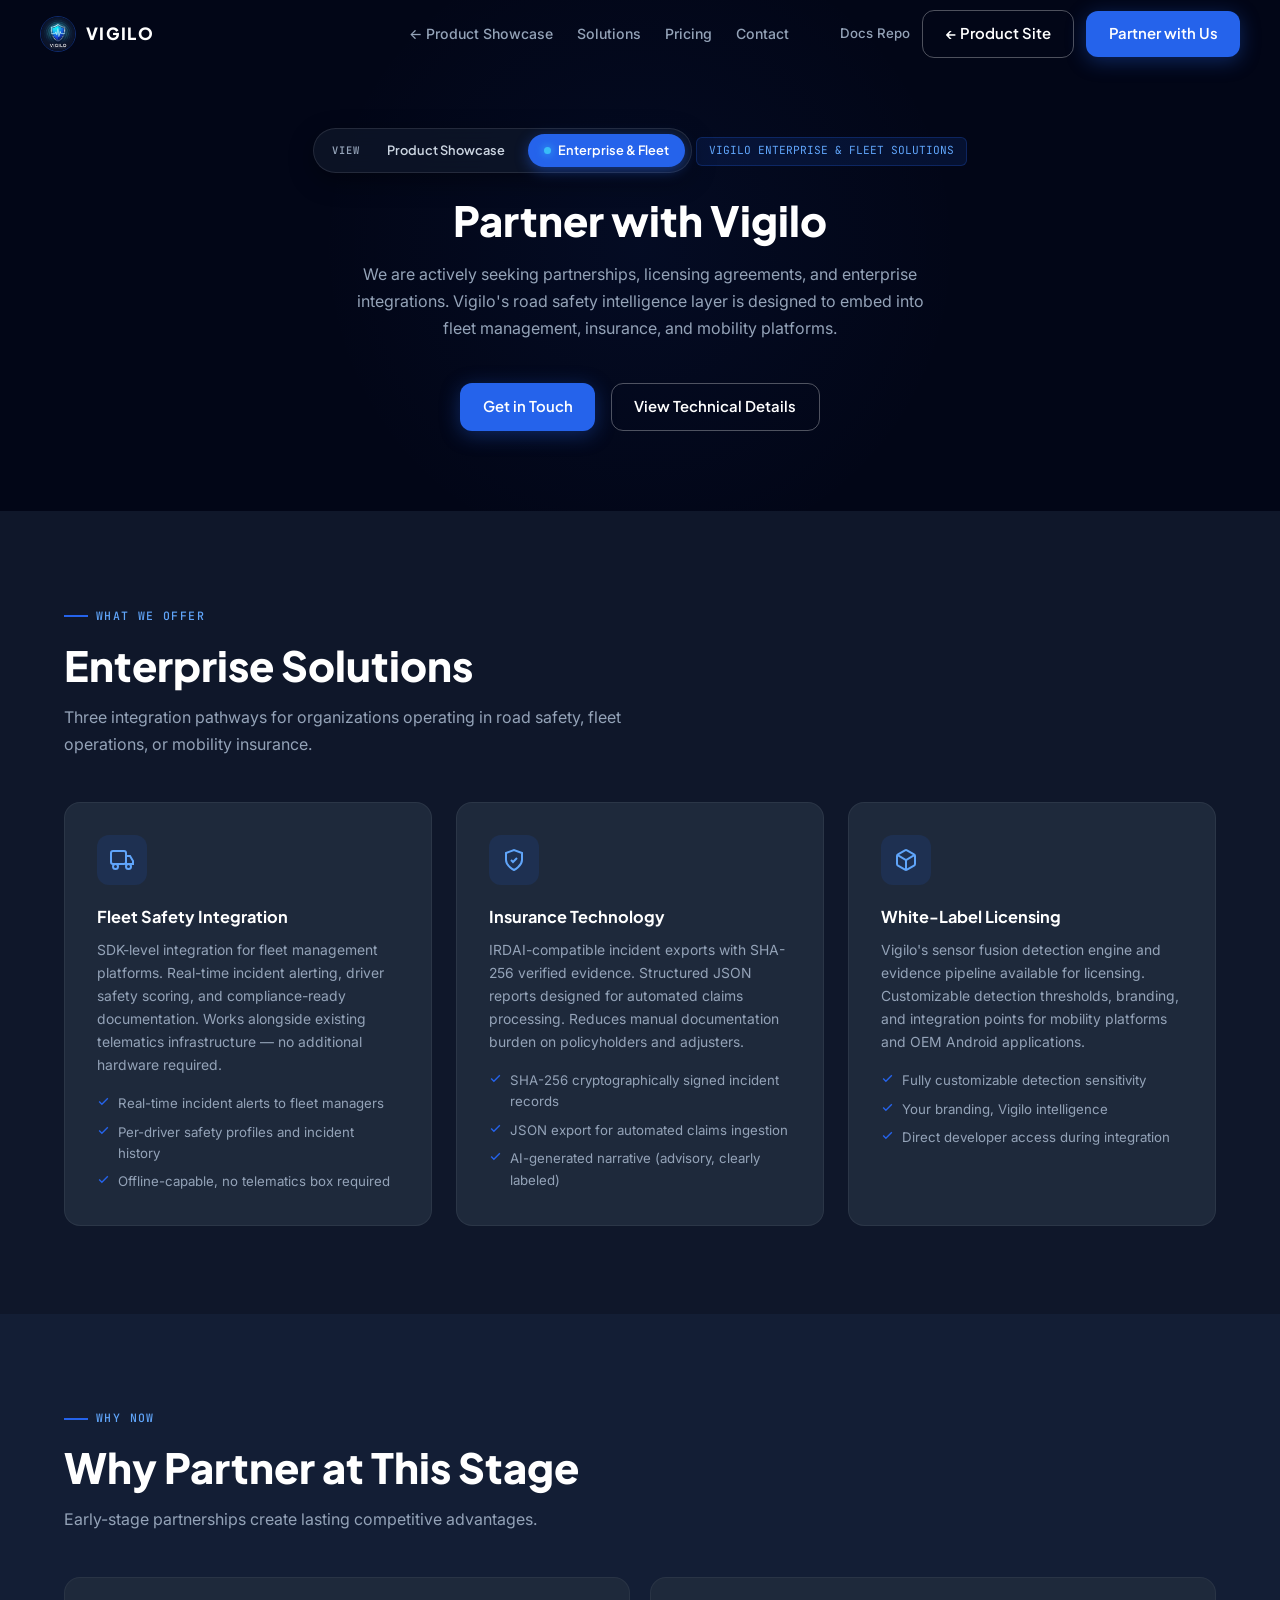
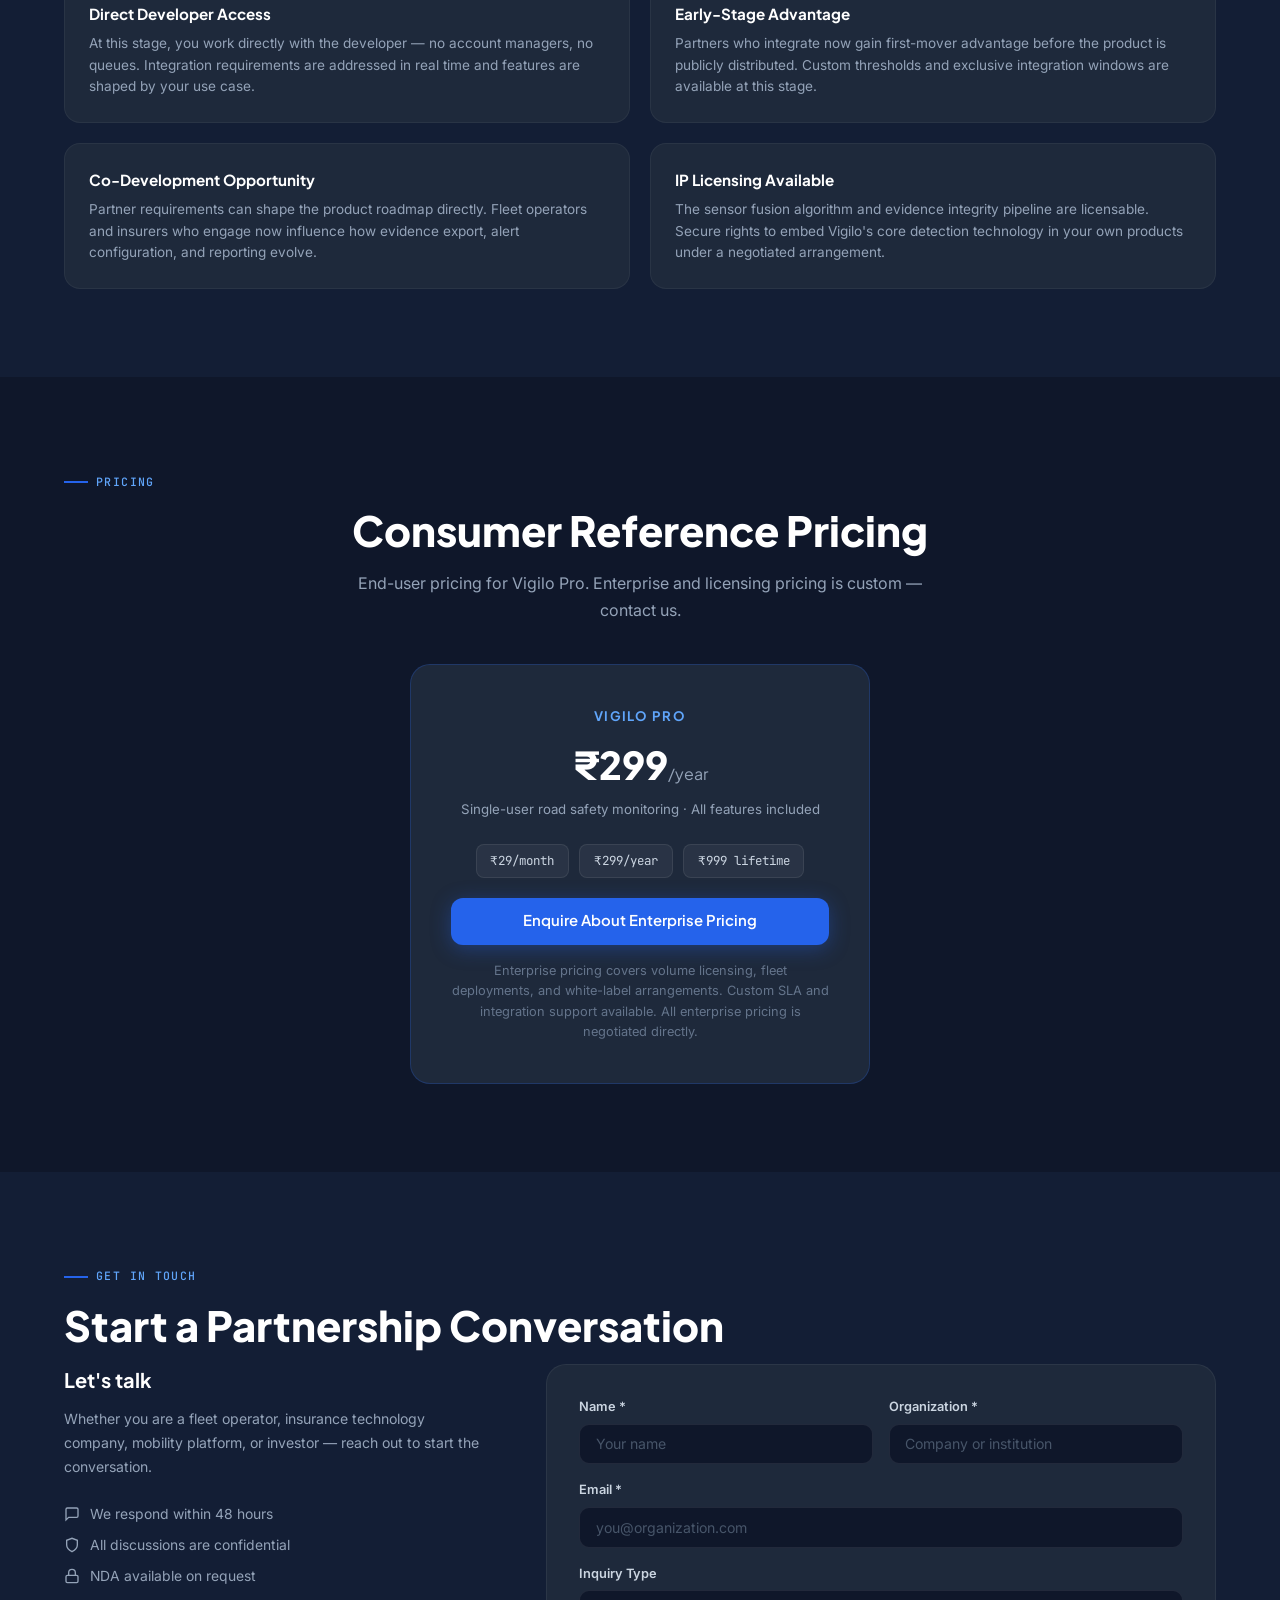
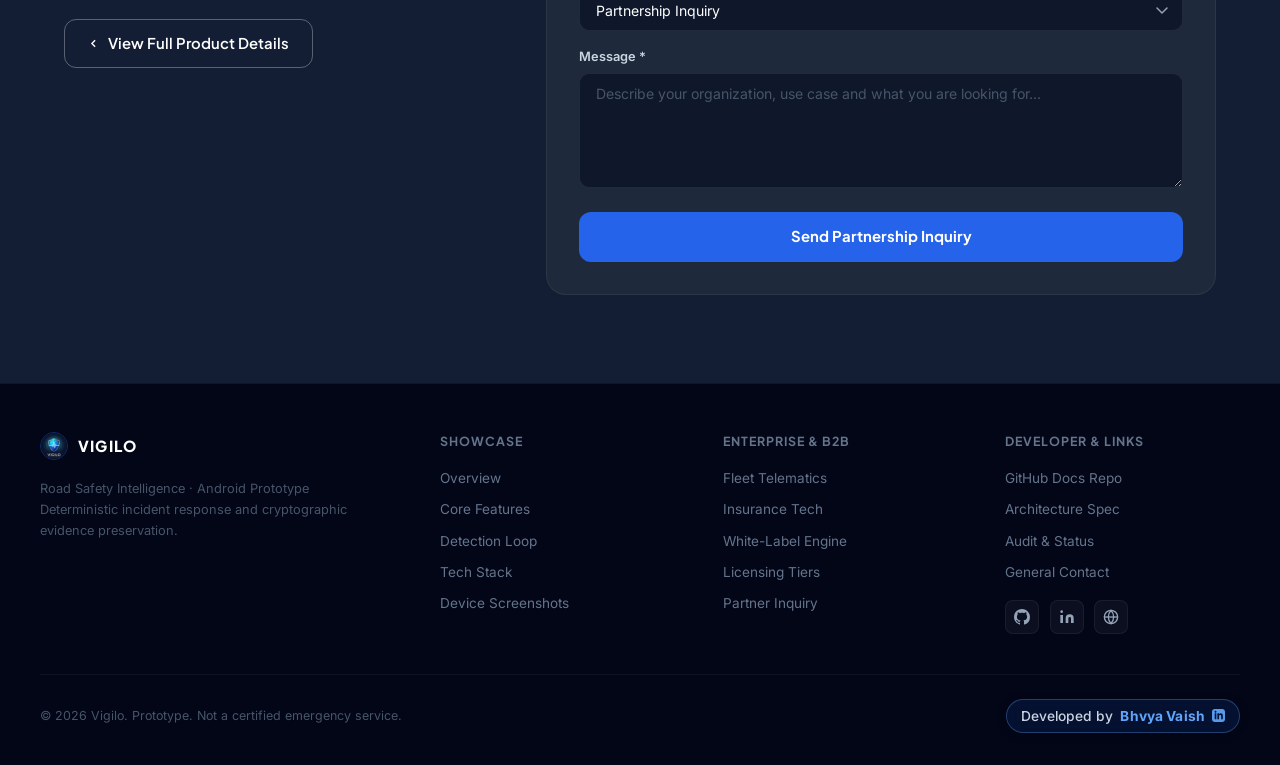
==== business.html @ 18c2a432 "feat: add logo favicon, highlight developer attribution, remove hosted on vercel text" ====
<!DOCTYPE html>
<html lang="en">
<head>
  <meta charset="UTF-8">
  <meta name="viewport" content="width=device-width, initial-scale=1.0">
  <title>Vigilo Enterprise &amp; Partners</title>
  <meta name="description" content="Partner with Vigilo — fleet safety integration, insurance technology, and white-label licensing for road safety intelligence.">
    <link rel="icon" type="image/jpeg" href="assets/vigilo_logo_hd.jpg">
  <link rel="shortcut icon" href="favicon.ico">
  <link rel="apple-touch-icon" href="assets/apple-touch-icon.png">
  <link rel="stylesheet" href="style.css">
  <link rel="preconnect" href="https://fonts.googleapis.com">
  <link rel="preconnect" href="https://fonts.gstatic.com" crossorigin>
</head>
<body>

<!-- NAV -->
<nav class="nav scrolled" id="mainNav" role="navigation" aria-label="Main navigation">
  <div class="nav-inner">
    <a href="index.html" class="nav-brand" aria-label="Vigilo Home">
      <img src="assets/vigilo_logo_hd.jpg" alt="Vigilo logo" class="nav-logo">
      <span class="nav-wordmark">VIGILO</span>
    </a>
    <div class="nav-links" role="menubar">
      <a href="index.html"   class="nav-link" role="menuitem">&larr; Product Showcase</a>
      <a href="#solutions"   class="nav-link" role="menuitem">Solutions</a>
      <a href="#pricing"     class="nav-link" role="menuitem">Pricing</a>
      <a href="#biz-contact" class="nav-link" role="menuitem">Contact</a>
    </div>
    <div class="nav-actions">
      <a href="https://github.com/BhvyaVaish/vigilo-showcase" target="_blank" rel="noopener noreferrer" class="nav-github-link">Docs Repo</a>
      <a href="index.html" class="btn btn-outline btn-sm">&larr; Product Site</a>
      <a href="#biz-contact" class="btn btn-primary btn-sm">Partner with Us</a>
    </div>
    <button class="nav-hamburger" id="hamburger" aria-label="Open menu" aria-expanded="false">
      <span></span><span></span><span></span>
    </button>
  </div>
  <div class="nav-mobile" id="navMobile" role="menu">
    <a href="index.html"   class="nav-link" role="menuitem">&larr; Product Showcase</a>
    <a href="#solutions"   class="nav-link" role="menuitem">Solutions</a>
    <a href="#pricing"     class="nav-link" role="menuitem">Pricing</a>
    <a href="#biz-contact" class="nav-link" role="menuitem">Contact</a>
    <a href="https://github.com/BhvyaVaish/vigilo-showcase" target="_blank" rel="noopener noreferrer" class="nav-link" role="menuitem">GitHub Showcase</a>
    <a href="#biz-contact" class="btn btn-primary">Partner with Us</a>
  </div>
</nav>

<!-- HERO -->
<div class="biz-hero">
  <div class="container" style="position:relative;z-index:1;text-align:center;">
    <div class="site-page-switcher" style="margin-bottom:1.5rem;" role="tablist" aria-label="Website Page Switcher">
      <span class="switcher-label">View</span>
      <a href="index.html" class="switcher-pill" role="tab" aria-selected="false">
        Product Showcase
      </a>
      <a href="business.html" class="switcher-pill active" role="tab" aria-selected="true">
        <span class="switcher-dot"></span>
        Enterprise &amp; Fleet
      </a>
    </div>
    <div class="biz-badge" style="display:inline-block;">VIGILO ENTERPRISE &amp; FLEET SOLUTIONS</div>
    <h1 class="section-title" style="max-width:700px;margin:0 auto 1rem;text-align:center;">Partner with Vigilo</h1>
    <p class="section-sub" style="max-width:580px;margin:0 auto 2.5rem;text-align:center;">We are actively seeking partnerships, licensing agreements, and enterprise integrations. Vigilo's road safety intelligence layer is designed to embed into fleet management, insurance, and mobility platforms.</p>
    <div style="display:flex;gap:1rem;justify-content:center;flex-wrap:wrap;">
      <a href="#biz-contact" class="btn btn-primary">Get in Touch</a>
      <a href="index.html#technology" class="btn btn-outline">View Technical Details</a>
    </div>
  </div>
</div>

<!-- SOLUTIONS -->
<section class="section section--900" id="solutions">
  <div class="container">
    <span class="section-label fade-up">What We Offer</span>
    <h2 class="section-title fade-up">Enterprise Solutions</h2>
    <p class="section-sub fade-up">Three integration pathways for organizations operating in road safety, fleet operations, or mobility insurance.</p>
    <div class="solutions-grid">
      <div class="solution-card fade-up">
        <div class="solution-icon">
          <svg width="24" height="24" viewBox="0 0 24 24" fill="none" stroke="#60A5FA" stroke-width="2" aria-hidden="true"><rect x="1" y="3" width="15" height="13" rx="2"/><path d="M16 8h4l3 5v3h-7V8z"/><circle cx="5.5" cy="18.5" r="2.5"/><circle cx="18.5" cy="18.5" r="2.5"/></svg>
        </div>
        <h3 class="solution-title">Fleet Safety Integration</h3>
        <p class="solution-desc">SDK-level integration for fleet management platforms. Real-time incident alerting, driver safety scoring, and compliance-ready documentation. Works alongside existing telematics infrastructure — no additional hardware required.</p>
        <div style="margin-top:1rem;display:flex;flex-direction:column;gap:0.45rem;">
          <div style="font-size:0.83rem;color:#94A3B8;display:flex;gap:8px;"><svg width="13" height="13" viewBox="0 0 24 24" fill="none" stroke="#2563EB" stroke-width="2.5" style="flex-shrink:0;margin-top:2px" aria-hidden="true"><polyline points="20 6 9 17 4 12"/></svg>Real-time incident alerts to fleet managers</div>
          <div style="font-size:0.83rem;color:#94A3B8;display:flex;gap:8px;"><svg width="13" height="13" viewBox="0 0 24 24" fill="none" stroke="#2563EB" stroke-width="2.5" style="flex-shrink:0;margin-top:2px" aria-hidden="true"><polyline points="20 6 9 17 4 12"/></svg>Per-driver safety profiles and incident history</div>
          <div style="font-size:0.83rem;color:#94A3B8;display:flex;gap:8px;"><svg width="13" height="13" viewBox="0 0 24 24" fill="none" stroke="#2563EB" stroke-width="2.5" style="flex-shrink:0;margin-top:2px" aria-hidden="true"><polyline points="20 6 9 17 4 12"/></svg>Offline-capable, no telematics box required</div>
        </div>
      </div>
      <div class="solution-card fade-up">
        <div class="solution-icon">
          <svg width="24" height="24" viewBox="0 0 24 24" fill="none" stroke="#60A5FA" stroke-width="2" aria-hidden="true"><path d="M12 22s8-4 8-10V5l-8-3-8 3v7c0 6 8 10 8 10z"/><polyline points="9 12 11 14 15 10"/></svg>
        </div>
        <h3 class="solution-title">Insurance Technology</h3>
        <p class="solution-desc">IRDAI-compatible incident exports with SHA-256 verified evidence. Structured JSON reports designed for automated claims processing. Reduces manual documentation burden on policyholders and adjusters.</p>
        <div style="margin-top:1rem;display:flex;flex-direction:column;gap:0.45rem;">
          <div style="font-size:0.83rem;color:#94A3B8;display:flex;gap:8px;"><svg width="13" height="13" viewBox="0 0 24 24" fill="none" stroke="#2563EB" stroke-width="2.5" style="flex-shrink:0;margin-top:2px" aria-hidden="true"><polyline points="20 6 9 17 4 12"/></svg>SHA-256 cryptographically signed incident records</div>
          <div style="font-size:0.83rem;color:#94A3B8;display:flex;gap:8px;"><svg width="13" height="13" viewBox="0 0 24 24" fill="none" stroke="#2563EB" stroke-width="2.5" style="flex-shrink:0;margin-top:2px" aria-hidden="true"><polyline points="20 6 9 17 4 12"/></svg>JSON export for automated claims ingestion</div>
          <div style="font-size:0.83rem;color:#94A3B8;display:flex;gap:8px;"><svg width="13" height="13" viewBox="0 0 24 24" fill="none" stroke="#2563EB" stroke-width="2.5" style="flex-shrink:0;margin-top:2px" aria-hidden="true"><polyline points="20 6 9 17 4 12"/></svg>AI-generated narrative (advisory, clearly labeled)</div>
        </div>
      </div>
      <div class="solution-card fade-up">
        <div class="solution-icon">
          <svg width="24" height="24" viewBox="0 0 24 24" fill="none" stroke="#60A5FA" stroke-width="2" aria-hidden="true"><path d="M21 16V8a2 2 0 00-1-1.73l-7-4a2 2 0 00-2 0l-7 4A2 2 0 003 8v8a2 2 0 001 1.73l7 4a2 2 0 002 0l7-4A2 2 0 0021 16z"/><polyline points="3.27 6.96 12 12.01 20.73 6.96"/><line x1="12" y1="22.08" x2="12" y2="12"/></svg>
        </div>
        <h3 class="solution-title">White-Label Licensing</h3>
        <p class="solution-desc">Vigilo's sensor fusion detection engine and evidence pipeline available for licensing. Customizable detection thresholds, branding, and integration points for mobility platforms and OEM Android applications.</p>
        <div style="margin-top:1rem;display:flex;flex-direction:column;gap:0.45rem;">
          <div style="font-size:0.83rem;color:#94A3B8;display:flex;gap:8px;"><svg width="13" height="13" viewBox="0 0 24 24" fill="none" stroke="#2563EB" stroke-width="2.5" style="flex-shrink:0;margin-top:2px" aria-hidden="true"><polyline points="20 6 9 17 4 12"/></svg>Fully customizable detection sensitivity</div>
          <div style="font-size:0.83rem;color:#94A3B8;display:flex;gap:8px;"><svg width="13" height="13" viewBox="0 0 24 24" fill="none" stroke="#2563EB" stroke-width="2.5" style="flex-shrink:0;margin-top:2px" aria-hidden="true"><polyline points="20 6 9 17 4 12"/></svg>Your branding, Vigilo intelligence</div>
          <div style="font-size:0.83rem;color:#94A3B8;display:flex;gap:8px;"><svg width="13" height="13" viewBox="0 0 24 24" fill="none" stroke="#2563EB" stroke-width="2.5" style="flex-shrink:0;margin-top:2px" aria-hidden="true"><polyline points="20 6 9 17 4 12"/></svg>Direct developer access during integration</div>
        </div>
      </div>
    </div>
  </div>
</section>

<!-- WHY NOW -->
<section class="section section--850">
  <div class="container">
    <span class="section-label fade-up">Why Now</span>
    <h2 class="section-title fade-up">Why Partner at This Stage</h2>
    <p class="section-sub fade-up">Early-stage partnerships create lasting competitive advantages.</p>
    <div class="why-grid">
      <div class="why-card fade-up">
        <h3 class="why-title">Direct Developer Access</h3>
        <p class="why-desc">At this stage, you work directly with the developer — no account managers, no queues. Integration requirements are addressed in real time and features are shaped by your use case.</p>
      </div>
      <div class="why-card fade-up">
        <h3 class="why-title">Early-Stage Advantage</h3>
        <p class="why-desc">Partners who integrate now gain first-mover advantage before the product is publicly distributed. Custom thresholds and exclusive integration windows are available at this stage.</p>
      </div>
      <div class="why-card fade-up">
        <h3 class="why-title">Co-Development Opportunity</h3>
        <p class="why-desc">Partner requirements can shape the product roadmap directly. Fleet operators and insurers who engage now influence how evidence export, alert configuration, and reporting evolve.</p>
      </div>
      <div class="why-card fade-up">
        <h3 class="why-title">IP Licensing Available</h3>
        <p class="why-desc">The sensor fusion algorithm and evidence integrity pipeline are licensable. Secure rights to embed Vigilo's core detection technology in your own products under a negotiated arrangement.</p>
      </div>
    </div>
  </div>
</section>

<!-- PRICING -->
<section class="section section--900" id="pricing">
  <div class="container">
    <span class="section-label fade-up" style="justify-content:center;">Pricing</span>
    <h2 class="section-title fade-up" style="text-align:center;">Consumer Reference Pricing</h2>
    <p class="section-sub fade-up" style="text-align:center;margin:0 auto 2.5rem;">End-user pricing for Vigilo Pro. Enterprise and licensing pricing is custom — contact us.</p>
    <div class="pricing-card fade-up">
      <div class="pricing-name">Vigilo Pro</div>
      <div class="pricing-price">&#x20B9;299<span style="font-size:1rem;font-weight:400;color:#94A3B8;">/year</span></div>
      <div class="pricing-sub">Single-user road safety monitoring &middot; All features included</div>
      <div class="pricing-options">
        <span class="pricing-opt">&#x20B9;29/month</span>
        <span class="pricing-opt">&#x20B9;299/year</span>
        <span class="pricing-opt">&#x20B9;999 lifetime</span>
      </div>
      <a href="#biz-contact" class="btn btn-primary" style="width:100%;justify-content:center;">Enquire About Enterprise Pricing</a>
      <p class="pricing-note">Enterprise pricing covers volume licensing, fleet deployments, and white-label arrangements. Custom SLA and integration support available. All enterprise pricing is negotiated directly.</p>
    </div>
  </div>
</section>

<!-- CONTACT -->
<section class="section section--850" id="biz-contact">
  <div class="container">
    <span class="section-label fade-up">Get in Touch</span>
    <h2 class="section-title fade-up">Start a Partnership Conversation</h2>
    <div class="contact-grid">
      <div class="fade-up">
        <h3 class="contact-info-title">Let's talk</h3>
        <p class="contact-info-sub">Whether you are a fleet operator, insurance technology company, mobility platform, or investor — reach out to start the conversation.</p>
        <div class="contact-detail"><svg width="16" height="16" viewBox="0 0 24 24" fill="none" stroke="#94A3B8" stroke-width="2" aria-hidden="true"><path d="M21 15a2 2 0 01-2 2H7l-4 4V5a2 2 0 012-2h14a2 2 0 012 2z"/></svg>We respond within 48 hours</div>
        <div class="contact-detail"><svg width="16" height="16" viewBox="0 0 24 24" fill="none" stroke="#94A3B8" stroke-width="2" aria-hidden="true"><path d="M12 22s8-4 8-10V5l-8-3-8 3v7c0 6 8 10 8 10z"/></svg>All discussions are confidential</div>
        <div class="contact-detail"><svg width="16" height="16" viewBox="0 0 24 24" fill="none" stroke="#94A3B8" stroke-width="2" aria-hidden="true"><rect x="3" y="11" width="18" height="11" rx="2"/><path d="M7 11V7a5 5 0 0110 0v4"/></svg>NDA available on request</div>
        <div style="margin-top:2rem;">
          <a href="index.html" class="btn btn-outline btn-sm"><svg width="13" height="13" viewBox="0 0 24 24" fill="none" stroke="currentColor" stroke-width="2.5" aria-hidden="true"><polyline points="15 18 9 12 15 6"/></svg>View Full Product Details</a>
        </div>
      </div>
      <div class="fade-up">
        <div class="contact-form-wrap">
          <div id="bizFormFields">
            <form id="bizContactForm" action="https://formsubmit.co/codenest.alpha@gmail.com" method="POST" target="hidden_iframe_biz">
              <input type="hidden" name="_subject" value="Vigilo Enterprise Inquiry">
              <input type="hidden" name="_captcha" value="false">
              <input type="hidden" name="_template" value="box">
              <input type="hidden" name="_next" value="">
              <div class="form-row">
                <div class="form-group">
                  <label class="form-label" for="b-name">Name *</label>
                  <input class="form-input" type="text" id="b-name" name="name" placeholder="Your name" required autocomplete="name">
                </div>
                <div class="form-group">
                  <label class="form-label" for="b-org">Organization *</label>
                  <input class="form-input" type="text" id="b-org" name="organization" placeholder="Company or institution" required>
                </div>
              </div>
              <div class="form-group">
                <label class="form-label" for="b-email">Email *</label>
                <input class="form-input" type="email" id="b-email" name="email" placeholder="you@organization.com" required autocomplete="email">
              </div>
              <div class="form-group">
                <label class="form-label" for="b-type">Inquiry Type</label>
                <select class="form-select" id="b-type" name="inquiry_type">
                  <option>Partnership Inquiry</option>
                  <option>Enterprise Integration</option>
                  <option>IP Licensing</option>
                  <option>Fleet Safety</option>
                  <option>Insurance Technology</option>
                  <option>Investment</option>
                  <option>Other</option>
                </select>
              </div>
              <div class="form-group">
                <label class="form-label" for="b-message">Message *</label>
                <textarea class="form-textarea" id="b-message" name="message" placeholder="Describe your organization, use case and what you are looking for..." required></textarea>
              </div>
              <button type="submit" class="form-submit" id="bizSubmitBtn">Send Partnership Inquiry</button>
            </form>
          </div>
          <div class="form-success" id="bizFormSuccess">
            <div class="form-success-icon"><svg width="26" height="26" viewBox="0 0 24 24" fill="none" stroke="#10B981" stroke-width="2.5" aria-hidden="true"><polyline points="20 6 9 17 4 12"/></svg></div>
            <div class="form-success-title">Inquiry received</div>
            <p class="form-success-text">Thank you for your interest in Vigilo. We will respond within 48 hours.</p>
          </div>
        </div>
      </div>
    </div>
  </div>
</section>
<iframe name="hidden_iframe_biz" style="display:none;" aria-hidden="true"></iframe>

<!-- FOOTER -->
<footer class="footer">
  <div class="footer-inner" style="grid-template-columns: 1.5fr 1fr 1fr 1fr;">
    <div class="footer-brand">
      <a href="index.html" class="nav-brand" style="display:inline-flex;margin-bottom:0.5rem;">
        <img src="assets/vigilo_logo_hd.jpg" alt="Vigilo" class="nav-logo" style="width:28px;height:28px;">
        <span class="nav-wordmark" style="font-size:0.95rem;">VIGILO</span>
      </a>
      <p class="footer-tagline">Road Safety Intelligence &middot; Android Prototype<br>Deterministic incident response and cryptographic evidence preservation.</p>
    </div>
    <div>
      <div class="footer-col-title">Showcase</div>
      <div class="footer-links">
        <a href="index.html#overview" class="footer-link">Overview</a>
        <a href="index.html#features" class="footer-link">Core Features</a>
        <a href="index.html#how-it-works" class="footer-link">Detection Loop</a>
        <a href="index.html#technology" class="footer-link">Tech Stack</a>
        <a href="index.html#demo" class="footer-link">Device Screenshots</a>
      </div>
    </div>
    <div>
      <div class="footer-col-title">Enterprise &amp; B2B</div>
      <div class="footer-links">
        <a href="business.html#solutions" class="footer-link">Fleet Telematics</a>
        <a href="business.html#solutions" class="footer-link">Insurance Tech</a>
        <a href="business.html#solutions" class="footer-link">White-Label Engine</a>
        <a href="business.html#pricing" class="footer-link">Licensing Tiers</a>
        <a href="business.html#biz-contact" class="footer-link">Partner Inquiry</a>
      </div>
    </div>
    <div>
      <div class="footer-col-title">Developer &amp; Links</div>
      <div class="footer-links" style="margin-bottom:1rem;">
        <a href="https://github.com/BhvyaVaish/vigilo-showcase" target="_blank" rel="noopener noreferrer" class="footer-link">GitHub Docs Repo</a>
        <a href="https://github.com/BhvyaVaish/vigilo-showcase/blob/main/docs/architecture.md" target="_blank" rel="noopener noreferrer" class="footer-link">Architecture Spec</a>
        <a href="https://github.com/BhvyaVaish/vigilo-showcase/blob/main/PROJECT_STATUS.md" target="_blank" rel="noopener noreferrer" class="footer-link">Audit &amp; Status</a>
        <a href="index.html#contact" class="footer-link">General Contact</a>
      </div>
      <div class="footer-socials">
        <a href="https://github.com/BhvyaVaish/vigilo-showcase" target="_blank" rel="noopener noreferrer" class="footer-social" aria-label="GitHub"><svg width="16" height="16" viewBox="0 0 24 24" fill="currentColor" aria-hidden="true"><path d="M12 0C5.37 0 0 5.37 0 12c0 5.31 3.435 9.795 8.205 11.385.6.105.825-.255.825-.57 0-.285-.015-1.23-.015-2.235-3.015.555-3.795-.735-4.035-1.41-.135-.345-.72-1.41-1.23-1.695-.42-.225-1.02-.78-.015-.795.945-.015 1.62.87 1.845 1.23 1.08 1.815 2.805 1.305 3.495.99.105-.78.42-1.305.765-1.605-2.67-.3-5.46-1.335-5.46-5.925 0-1.305.465-2.385 1.23-3.225-.12-.3-.54-1.53.12-3.18 0 0 1.005-.315 3.3 1.23.96-.27 1.98-.405 3-.405s2.04.135 3 .405c2.295-1.56 3.3-1.23 3.3-1.23.66 1.65.24 2.88.12 3.18.765.84 1.23 1.905 1.23 3.225 0 4.605-2.805 5.625-5.475 5.925.435.375.81 1.095.81 2.22 0 1.605-.015 2.895-.015 3.3 0 .315.225.69.825.57A12.02 12.02 0 0024 12c0-6.63-5.37-12-12-12z"/></svg></a>
        <a href="https://www.linkedin.com/in/bhvya-vaish/" target="_blank" rel="noopener noreferrer" class="footer-social" aria-label="LinkedIn"><svg width="16" height="16" viewBox="0 0 24 24" fill="currentColor" aria-hidden="true"><path d="M16 8a6 6 0 016 6v7h-4v-7a2 2 0 00-2-2 2 2 0 00-2 2v7h-4v-7a6 6 0 016-6z"/><rect x="2" y="9" width="4" height="12"/><circle cx="4" cy="4" r="2"/></svg></a>
        <a href="https://bhvyavaish.vercel.app/" target="_blank" rel="noopener noreferrer" class="footer-social" aria-label="Portfolio"><svg width="16" height="16" viewBox="0 0 24 24" fill="none" stroke="currentColor" stroke-width="2" aria-hidden="true"><circle cx="12" cy="12" r="10"/><line x1="2" y1="12" x2="22" y2="12"/><path d="M12 2a15.3 15.3 0 014 10 15.3 15.3 0 01-4 10 15.3 15.3 0 01-4-10 15.3 15.3 0 014-10z"/></svg></a>
      </div>
    </div>
  </div>
  <div class="footer-bottom">
    <span>&copy; 2026 Vigilo. Prototype. Not a certified emergency service.</span>
    <span class="footer-dev-credit">
      Developed by
      <a href="https://www.linkedin.com/in/bhvya-vaish" target="_blank" rel="noopener noreferrer" class="footer-dev-link" aria-label="Bhvya Vaish on LinkedIn">
        Bhvya Vaish
        <svg class="footer-dev-icon" viewBox="0 0 24 24" aria-hidden="true"><path d="M19 0h-14c-2.761 0-5 2.239-5 5v14c0 2.761 2.239 5 5 5h14c2.762 0 5-2.239 5-5v-14c0-2.761-2.238-5-5-5zm-11 19h-3v-11h3v11zm-1.5-12.268c-.966 0-1.75-.79-1.75-1.764s.784-1.764 1.75-1.764 1.75.79 1.75 1.764-.783 1.764-1.75 1.764zm13.5 12.268h-3v-5.604c0-3.368-4-3.113-4 0v5.604h-3v-11h3v1.765c1.396-2.586 7-2.777 7 2.476v6.759z"/></svg>
      </a>
    </span>
  </div>
</footer>

<script src="script.js"></script>
</body>
</html>
---- style.css ----
/* ============================================================
   VIGILO WEBSITE — style.css
   Color system matches Vigilo Android app (Color.kt)
   ============================================================ */

@import url('https://fonts.googleapis.com/css2?family=Plus+Jakarta+Sans:wght@400;500;600;700;800&family=Inter:wght@400;500;600&family=JetBrains+Mono:wght@400;500&display=swap');

/* ── Design Tokens ───────────────────────────────────────── */
:root {
  --blue:          #2563EB;
  --blue-dark:     #1D4ED8;
  --blue-light:    #60A5FA;
  --cyan:          #0284C7;
  --emerald:       #059669;
  --emerald-light: #10B981;
  --amber:         #D97706;
  --amber-light:   #F59E0B;
  --red:           #DC2626;
  --red-light:     #EF4444;
  --slate-950: #020617;
  --slate-900: #0F172A;
  --slate-850: #131E35;
  --slate-800: #1E293B;
  --slate-700: #334155;
  --slate-600: #475569;
  --slate-500: #64748B;
  --slate-400: #94A3B8;
  --slate-300: #CBD5E1;
  --slate-200: #E2E8F0;
  --white:     #FFFFFF;
  --font-brand: 'Plus Jakarta Sans', sans-serif;
  --font-body:  'Inter', sans-serif;
  --font-mono:  'JetBrains Mono', monospace;
  --section-pad: 5.5rem 1.5rem;
  --card-radius: 16px;
  --btn-radius:  12px;
}

*, *::before, *::after { box-sizing: border-box; margin: 0; padding: 0; }
html { scroll-behavior: smooth; -webkit-font-smoothing: antialiased; }
body { font-family: var(--font-body); background: var(--slate-950); color: var(--white); line-height: 1.6; overflow-x: hidden; }
img { max-width: 100%; display: block; }
a { color: inherit; text-decoration: none; }
ul { list-style: none; }
button { cursor: pointer; border: none; background: none; font: inherit; }
:focus-visible { outline: 2px solid var(--blue-light); outline-offset: 3px; border-radius: 4px; }
@media (prefers-reduced-motion: reduce) { *, *::before, *::after { animation-duration: 0.01ms !important; transition-duration: 0.01ms !important; } }

/* Utilities */
.container { max-width: 1200px; margin: 0 auto; padding: 0 1.5rem; }
.section { padding: var(--section-pad); }
.section--900 { background: var(--slate-900); }
.section--850 { background: var(--slate-850); }
.section-label { display: inline-flex; align-items: center; gap: 8px; font-family: var(--font-mono); font-size: 0.72rem; font-weight: 500; letter-spacing: 0.12em; text-transform: uppercase; color: var(--blue-light); margin-bottom: 1rem; }
.section-label::before { content: ''; display: block; width: 24px; height: 2px; background: var(--blue); }
.section-title { font-family: var(--font-brand); font-size: clamp(1.8rem, 4vw, 2.6rem); font-weight: 800; line-height: 1.15; color: var(--white); margin-bottom: 0.9rem; }
.section-sub { font-size: 1rem; color: var(--slate-400); max-width: 580px; margin-bottom: 2.75rem; line-height: 1.7; }
.fade-up { opacity: 0; transform: translateY(28px); transition: opacity 0.55s ease, transform 0.55s ease; }
.fade-up.visible { opacity: 1; transform: translateY(0); }

/* Buttons */
.btn { display: inline-flex; align-items: center; gap: 8px; padding: 0.72rem 1.4rem; border-radius: var(--btn-radius); font-family: var(--font-brand); font-size: 0.93rem; font-weight: 600; transition: transform 0.18s ease, box-shadow 0.18s ease, background 0.18s ease; cursor: pointer; }
.btn:hover { transform: translateY(-2px); }
.btn-primary { background: var(--blue); color: var(--white); box-shadow: 0 4px 20px rgba(37,99,235,0.35); }
.btn-primary:hover { background: var(--blue-dark); box-shadow: 0 6px 24px rgba(37,99,235,0.5); }
.btn-outline { background: transparent; color: var(--white); border: 1.5px solid rgba(255,255,255,0.3); }
.btn-outline:hover { border-color: var(--white); background: rgba(255,255,255,0.05); }
.btn-white { background: var(--white); color: var(--blue-dark); font-weight: 700; }
.btn-white:hover { background: var(--slate-200); }

/* ── Navigation ───────────────────────────────────────────── */
.nav { position: fixed; top: 0; left: 0; right: 0; z-index: 1000; padding: 0 1.5rem; transition: background 0.3s ease, border-bottom 0.3s ease; }
.nav.scrolled { background: rgba(2,6,23,0.9); backdrop-filter: blur(16px); border-bottom: 1px solid rgba(255,255,255,0.07); }
.nav-inner { max-width: 1200px; margin: 0 auto; display: flex; align-items: center; height: 68px; gap: 1.5rem; }
.nav-brand { display: flex; align-items: center; gap: 10px; flex-shrink: 0; }
.nav-logo { width: 36px; height: 36px; border-radius: 50%; object-fit: cover; border: 1.5px solid rgba(37,99,235,0.4); }
.nav-wordmark { font-family: var(--font-brand); font-size: 1.05rem; font-weight: 800; letter-spacing: 0.08em; color: var(--white); }
.nav-links { display: flex; align-items: center; gap: 0.1rem; margin-left: auto; }
.nav-link { padding: 0.4rem 0.7rem; border-radius: 8px; font-size: 0.88rem; font-weight: 500; color: var(--slate-400); transition: color 0.2s ease; position: relative; }
.nav-link:hover { color: var(--white); }
.nav-link.active { color: var(--white); }
.nav-link.active::after { content: ''; position: absolute; bottom: -2px; left: 0.7rem; right: 0.7rem; height: 2px; background: var(--white); border-radius: 2px; }
.nav-actions { display: flex; align-items: center; gap: 0.75rem; margin-left: 1rem; }
.nav-github-link { font-size: 0.83rem; color: var(--slate-400); font-weight: 500; transition: color 0.2s ease; }
.nav-github-link:hover { color: var(--white); }
.nav-hamburger { display: none; flex-direction: column; gap: 5px; padding: 6px; margin-left: auto; cursor: pointer; }
.nav-hamburger span { display: block; width: 22px; height: 2px; background: var(--slate-300); border-radius: 2px; transition: transform 0.25s ease, opacity 0.25s ease; }
.nav-hamburger.open span:nth-child(1) { transform: translateY(7px) rotate(45deg); }
.nav-hamburger.open span:nth-child(2) { opacity: 0; }
.nav-hamburger.open span:nth-child(3) { transform: translateY(-7px) rotate(-45deg); }
.nav-mobile { display: none; flex-direction: column; gap: 0.25rem; padding: 1rem 1.5rem 1.5rem; background: rgba(2,6,23,0.98); backdrop-filter: blur(16px); border-top: 1px solid rgba(255,255,255,0.06); }
.nav-mobile.open { display: flex; }
.nav-mobile .nav-link { padding: 0.6rem 0.5rem; font-size: 0.95rem; }
.nav-mobile .btn { margin-top: 0.5rem; justify-content: center; }
@media (max-width: 820px) { .nav-links, .nav-actions { display: none; } .nav-hamburger { display: flex; } }

/* ── Hero ─────────────────────────────────────────────────── */
.hero { min-height: 100vh; display: flex; align-items: center; background: var(--slate-950); padding: 7rem 1.5rem 4rem; position: relative; overflow: hidden; }
.hero::before { content: ''; position: absolute; top: -20%; left: 50%; transform: translateX(-50%); width: 800px; height: 800px; border-radius: 50%; background: radial-gradient(circle, rgba(37,99,235,0.07) 0%, transparent 65%); pointer-events: none; }
.hero-inner { max-width: 1200px; margin: 0 auto; width: 100%; display: grid; grid-template-columns: 1fr 1fr; gap: 4rem; align-items: center; }
.hero-badge { display: inline-flex; align-items: center; gap: 8px; padding: 0.32rem 0.85rem; border-radius: 100px; background: rgba(37,99,235,0.12); border: 1px solid rgba(37,99,235,0.3); font-family: var(--font-mono); font-size: 0.7rem; font-weight: 500; color: var(--blue-light); margin-bottom: 1.5rem; }
.hero-badge-dot { width: 6px; height: 6px; border-radius: 50%; background: var(--blue-light); animation: pulsedot 2s infinite; }
@keyframes pulsedot { 0%,100%{opacity:1} 50%{opacity:0.3} }
.hero-title { font-family: var(--font-brand); font-size: clamp(2.2rem, 5vw, 3.5rem); font-weight: 800; line-height: 1.1; color: var(--white); margin-bottom: 1.25rem; }
.hero-title .accent { color: var(--blue-light); }
.hero-sub { font-size: 1.1rem; color: var(--slate-300); line-height: 1.7; margin-bottom: 0.85rem; max-width: 500px; }
.hero-desc { font-size: 0.9rem; color: var(--slate-400); line-height: 1.75; margin-bottom: 2rem; max-width: 480px; }
.hero-actions { display: flex; gap: 1rem; flex-wrap: wrap; margin-bottom: 2.5rem; }
.hero-trust { display: flex; gap: 1.5rem; flex-wrap: wrap; }
.trust-item { display: flex; align-items: center; gap: 6px; font-size: 0.8rem; color: var(--slate-400); font-weight: 500; }

/* Phone Mockup */
.hero-visual { display: flex; flex-direction: column; align-items: center; gap: 1rem; }
.phone-mockup { width: 230px; height: 460px; border-radius: 34px; background: var(--slate-800); border: 1.5px solid rgba(37,99,235,0.4); box-shadow: 0 32px 80px rgba(0,0,0,0.5), inset 0 1px 0 rgba(255,255,255,0.07); overflow: hidden; display: flex; flex-direction: column; }
.phone-notch { width: 75px; height: 20px; background: var(--slate-950); border-radius: 0 0 14px 14px; margin: 0 auto; }
.phone-screen { padding: 8px 13px 13px; display: flex; flex-direction: column; gap: 9px; flex: 1; }
.phone-status-bar { display: flex; justify-content: space-between; font-family: var(--font-mono); font-size: 0.6rem; color: var(--slate-500); }
.phone-drive-badge { text-align: center; padding: 7px; font-family: var(--font-brand); font-size: 0.65rem; font-weight: 700; letter-spacing: 0.1em; color: var(--emerald); background: rgba(5,150,105,0.12); border-radius: 8px; border: 1px solid rgba(5,150,105,0.3); }
.phone-metric-card { background: rgba(37,99,235,0.10); border: 1px solid rgba(37,99,235,0.22); border-radius: 10px; padding: 9px 11px; text-align: center; }
.phone-metric-val { font-family: var(--font-mono); font-size: 1.4rem; font-weight: 500; color: var(--white); line-height: 1; }
.phone-metric-label { font-size: 0.55rem; color: var(--slate-400); margin-top: 2px; letter-spacing: 0.08em; text-transform: uppercase; }
.phone-metrics-row { display: grid; grid-template-columns: 1fr 1fr; gap: 6px; }
.phone-status-row { display: flex; flex-direction: column; gap: 4px; }
.phone-status-item { display: flex; align-items: center; gap: 5px; font-size: 0.58rem; color: var(--slate-400); }
.phone-status-dot { width: 5px; height: 5px; border-radius: 50%; flex-shrink: 0; }
.dot-green { background: var(--emerald); }
.dot-blue  { background: var(--blue-light); }
.dot-amber { background: var(--amber-light); }
.phone-stop-btn { margin-top: auto; padding: 7px; text-align: center; border-radius: 9px; background: rgba(220,38,38,0.1); border: 1px solid rgba(220,38,38,0.3); font-size: 0.62rem; font-weight: 600; color: var(--red-light); letter-spacing: 0.05em; }
.phone-caption { font-size: 0.7rem; color: var(--slate-600); font-family: var(--font-mono); text-align: center; line-height: 1.5; }

@media (max-width: 900px) { .hero-inner { grid-template-columns: 1fr; text-align: center; gap: 2.5rem; } .hero-sub,.hero-desc { max-width: 100%; } .hero-actions,.hero-trust { justify-content: center; } .hero-visual { order: -1; } }

/* ── Problem ──────────────────────────────────────────────── */
.problem-grid { display: grid; grid-template-columns: repeat(2, 1fr); gap: 1.25rem; }
.problem-card { background: var(--slate-800); border: 1px solid rgba(255,255,255,0.06); border-radius: var(--card-radius); padding: 1.75rem; transition: border-color 0.25s ease, transform 0.25s ease; }
.problem-card:hover { border-color: rgba(217,119,6,0.3); transform: translateY(-3px); }
.problem-icon { width: 42px; height: 42px; border-radius: 10px; background: rgba(217,119,6,0.12); display: flex; align-items: center; justify-content: center; margin-bottom: 1rem; }
.problem-title { font-family: var(--font-brand); font-size: 0.97rem; font-weight: 700; margin-bottom: 0.45rem; color: var(--white); }
.problem-desc { font-size: 0.87rem; color: var(--slate-400); line-height: 1.65; }
@media (max-width: 600px) { .problem-grid { grid-template-columns: 1fr; } }

/* ── Pipeline ─────────────────────────────────────────────── */
.pipeline { display: flex; gap: 0; overflow-x: auto; padding-bottom: 0.5rem; border: 1px solid rgba(255,255,255,0.05); border-radius: 16px; background: var(--slate-800); }
.pipeline-step { flex: 1; min-width: 155px; padding: 1.5rem 1rem; text-align: center; border-right: 1px solid rgba(255,255,255,0.05); }
.pipeline-step:last-child { border-right: none; }
.pipeline-icon { width: 46px; height: 46px; border-radius: 11px; display: flex; align-items: center; justify-content: center; margin: 0 auto 0.65rem; }
.pipeline-step-num { font-family: var(--font-mono); font-size: 0.62rem; color: var(--slate-600); letter-spacing: 0.1em; margin-bottom: 0.2rem; }
.pipeline-step-title { font-family: var(--font-brand); font-size: 0.82rem; font-weight: 700; margin-bottom: 0.35rem; color: var(--white); }
.pipeline-step-desc { font-size: 0.75rem; color: var(--slate-400); line-height: 1.5; }

/* ── Features ─────────────────────────────────────────────── */
.features-grid { display: grid; grid-template-columns: repeat(3, 1fr); gap: 1.2rem; }
.feature-card { background: var(--slate-800); border: 1px solid rgba(255,255,255,0.05); border-left: 3px solid var(--blue); border-radius: var(--card-radius); padding: 1.5rem; transition: transform 0.25s ease, box-shadow 0.25s ease; }
.feature-card:hover { transform: translateY(-4px); box-shadow: 0 16px 40px rgba(0,0,0,0.3); }
.feature-icon { width: 40px; height: 40px; border-radius: 10px; background: rgba(37,99,235,0.14); display: flex; align-items: center; justify-content: center; margin-bottom: 0.9rem; }
.feature-title { font-family: var(--font-brand); font-size: 0.93rem; font-weight: 700; color: var(--white); margin-bottom: 0.45rem; }
.feature-desc { font-size: 0.83rem; color: var(--slate-400); line-height: 1.6; margin-bottom: 0.9rem; }
.feature-badge { display: inline-block; padding: 0.18rem 0.55rem; border-radius: 6px; font-family: var(--font-mono); font-size: 0.68rem; font-weight: 500; }
.badge-impl { background: rgba(5,150,105,0.15); color: var(--emerald-light); }
.badge-advisory { background: rgba(37,99,235,0.15); color: var(--blue-light); }
.badge-simulated { background: rgba(217,119,6,0.15); color: var(--amber-light); }
@media (max-width: 900px) { .features-grid { grid-template-columns: repeat(2, 1fr); } }
@media (max-width: 560px) { .features-grid { grid-template-columns: 1fr; } }

/* ── Workflow ─────────────────────────────────────────────── */
.workflow-steps { display: flex; flex-direction: column; gap: 1.75rem; }
.workflow-step { display: grid; grid-template-columns: 68px 1fr; gap: 1.25rem; align-items: start; }
.workflow-num { width: 52px; height: 52px; border-radius: 50%; background: rgba(37,99,235,0.12); border: 1.5px solid rgba(37,99,235,0.3); display: flex; align-items: center; justify-content: center; font-family: var(--font-brand); font-size: 1.15rem; font-weight: 800; color: var(--blue-light); flex-shrink: 0; }
.workflow-content { padding-top: 0.35rem; }
.workflow-title { font-family: var(--font-brand); font-size: 1rem; font-weight: 700; color: var(--white); margin-bottom: 0.35rem; display: flex; align-items: center; gap: 0.65rem; flex-wrap: wrap; }
.workflow-desc { font-size: 0.87rem; color: var(--slate-400); line-height: 1.65; }
.workflow-pill { font-family: var(--font-mono); font-size: 0.65rem; font-weight: 500; padding: 0.13rem 0.48rem; border-radius: 5px; }
.pill-impl { background: rgba(5,150,105,0.15); color: var(--emerald-light); }
.pill-sim  { background: rgba(217,119,6,0.15); color: var(--amber-light); }

/* ── Gallery ──────────────────────────────────────────────── */
.gallery-note { background: rgba(37,99,235,0.08); border: 1px solid rgba(37,99,235,0.18); border-radius: 10px; padding: 0.9rem 1.1rem; margin-bottom: 2rem; font-size: 0.85rem; color: var(--blue-light); display: flex; align-items: flex-start; gap: 10px; }
.gallery-grid { display: grid; grid-template-columns: repeat(4, 1fr); gap: 1.5rem; }
.gallery-phone { display: flex; flex-direction: column; align-items: center; gap: 0.7rem; }
.gallery-mockup { width: 152px; height: 290px; border-radius: 22px; background: var(--slate-800); border: 1.5px solid rgba(37,99,235,0.28); box-shadow: 0 12px 40px rgba(0,0,0,0.4); overflow: hidden; display: flex; flex-direction: column; }
.gal-notch { width: 46px; height: 13px; background: var(--slate-900); border-radius: 0 0 9px 9px; margin: 0 auto; }
.gal-content { flex: 1; padding: 7px 9px; display: flex; flex-direction: column; gap: 5px; }
.gal-label { font-size: 0.55rem; color: var(--slate-500); font-family: var(--font-mono); text-transform: uppercase; letter-spacing: 0.1em; }
.gal-title-text { font-family: var(--font-brand); font-size: 0.68rem; font-weight: 700; color: var(--white); }
.gal-badge { display: inline-block; padding: 2px 5px; border-radius: 4px; font-size: 0.55rem; font-weight: 600; letter-spacing: 0.04em; }
.gal-badge-green { background: rgba(5,150,105,0.2); color: var(--emerald-light); }
.gal-badge-red   { background: rgba(220,38,38,0.2); color: var(--red-light); }
.gal-badge-amber { background: rgba(217,119,6,0.2); color: var(--amber-light); }
.gal-badge-blue  { background: rgba(37,99,235,0.2); color: var(--blue-light); }
.gal-divider { height: 1px; background: rgba(255,255,255,0.06); }
.gal-row { display: flex; justify-content: space-between; align-items: center; }
.gal-val { font-family: var(--font-mono); font-size: 0.72rem; color: var(--white); }
.gal-key { font-size: 0.55rem; color: var(--slate-500); }
.gal-big-num { font-family: var(--font-mono); font-size: 1.4rem; font-weight: 500; color: var(--white); text-align: center; margin: 3px 0; }
.gal-countdown .gal-big-num { color: var(--red-light); }
.gal-btn-sim { width: 100%; padding: 5px; border-radius: 7px; text-align: center; font-size: 0.58rem; font-weight: 600; margin-top: auto; }
.gallery-caption { font-size: 0.78rem; color: var(--slate-400); text-align: center; font-weight: 500; line-height: 1.4; }
@media (max-width: 900px) { .gallery-grid { grid-template-columns: repeat(2, 1fr); row-gap: 2rem; } }

/* ── Technology ───────────────────────────────────────────── */
.tech-grid { display: grid; grid-template-columns: 1fr 1fr; gap: 4rem; align-items: start; }
.tech-desc { font-size: 0.9rem; color: var(--slate-400); line-height: 1.7; margin-bottom: 1.5rem; }
.tech-stack-pills { display: flex; flex-wrap: wrap; gap: 0.45rem; }
.tech-pill { padding: 0.38rem 0.8rem; border-radius: 8px; background: rgba(37,99,235,0.10); border: 1px solid rgba(37,99,235,0.2); font-family: var(--font-mono); font-size: 0.75rem; color: var(--blue-light); font-weight: 500; }
.arch-diagram { background: var(--slate-950); border: 1px solid rgba(255,255,255,0.07); border-radius: 12px; padding: 1.5rem; margin-top: 1rem; }
.arch-title { font-family: var(--font-mono); font-size: 0.7rem; color: var(--slate-500); letter-spacing: 0.1em; margin-bottom: 1rem; text-transform: uppercase; }
.arch-layer { border-radius: 8px; padding: 0.6rem 1rem; margin-bottom: 0.4rem; font-size: 0.8rem; font-family: var(--font-mono); font-weight: 500; display: flex; align-items: center; justify-content: space-between; }
.arch-arrow { text-align: center; color: var(--slate-600); font-size: 0.9rem; margin-bottom: 0.2rem; font-family: var(--font-mono); line-height: 1; }
@media (max-width: 800px) { .tech-grid { grid-template-columns: 1fr; gap: 2rem; } }

/* ── Challenges ───────────────────────────────────────────── */
.challenges-grid { display: grid; grid-template-columns: repeat(3, 1fr); gap: 1.5rem; }
.challenge-card { background: var(--slate-800); border: 1px solid rgba(255,255,255,0.05); border-top: 3px solid var(--cyan); border-radius: var(--card-radius); padding: 1.75rem; }
.challenge-num { font-family: var(--font-mono); font-size: 2rem; font-weight: 500; color: rgba(2,132,199,0.25); line-height: 1; margin-bottom: 0.7rem; }
.challenge-title { font-family: var(--font-brand); font-size: 0.97rem; font-weight: 700; color: var(--white); margin-bottom: 0.55rem; }
.challenge-desc { font-size: 0.85rem; color: var(--slate-400); line-height: 1.65; }
@media (max-width: 800px) { .challenges-grid { grid-template-columns: 1fr; } }

/* ── Demo ─────────────────────────────────────────────────── */
.demo-card { background: var(--slate-800); border: 1px solid rgba(255,255,255,0.06); border-radius: 20px; padding: 4rem 2rem; text-align: center; }
.demo-play-btn { width: 76px; height: 76px; border-radius: 50%; background: var(--blue); display: flex; align-items: center; justify-content: center; margin: 0 auto 1.5rem; box-shadow: 0 0 0 12px rgba(37,99,235,0.12), 0 0 0 24px rgba(37,99,235,0.06); transition: transform 0.2s ease; }
.demo-play-btn:hover { transform: scale(1.08); }
.demo-title { font-family: var(--font-brand); font-size: 1.35rem; font-weight: 700; color: var(--white); margin-bottom: 0.45rem; }
.demo-sub { color: var(--slate-400); font-size: 0.88rem; margin-bottom: 2rem; }
.demo-actions { display: flex; gap: 1rem; justify-content: center; flex-wrap: wrap; }

/* ── Status Table ─────────────────────────────────────────── */
.status-card { background: var(--slate-800); border-left: 4px solid var(--amber); border-radius: var(--card-radius); padding: 1.25rem 1.75rem; margin-bottom: 2rem; font-size: 0.9rem; color: var(--slate-300); line-height: 1.7; }
.status-table { width: 100%; border-collapse: collapse; }
.status-table th { text-align: left; padding: 0.7rem 1rem; font-family: var(--font-mono); font-size: 0.7rem; letter-spacing: 0.08em; color: var(--slate-500); border-bottom: 1px solid rgba(255,255,255,0.06); }
.status-table td { padding: 0.7rem 1rem; font-size: 0.87rem; border-bottom: 1px solid rgba(255,255,255,0.04); }
.status-table tr:hover td { background: rgba(255,255,255,0.02); }
.status-impl { color: var(--emerald-light); font-weight: 600; font-family: var(--font-mono); font-size: 0.78rem; }
.status-sim  { color: var(--amber-light);   font-weight: 600; font-family: var(--font-mono); font-size: 0.78rem; }
.status-no   { color: var(--slate-600);     font-weight: 500; font-family: var(--font-mono); font-size: 0.78rem; }

/* ── IP Section ───────────────────────────────────────────── */
.ip-grid { display: grid; grid-template-columns: 1fr 1fr; gap: 2rem; }
.ip-block-title { font-family: var(--font-brand); font-size: 0.97rem; font-weight: 700; color: var(--white); margin-bottom: 1rem; padding-bottom: 0.5rem; border-bottom: 1px solid rgba(255,255,255,0.08); }
.ip-list { display: flex; flex-direction: column; gap: 0.7rem; }
.ip-item { display: flex; align-items: flex-start; gap: 0.7rem; font-size: 0.87rem; color: var(--slate-400); line-height: 1.55; }
.ip-item-icon { flex-shrink: 0; margin-top: 1px; }
@media (max-width: 640px) { .ip-grid { grid-template-columns: 1fr; } }

/* ── Developer ────────────────────────────────────────────── */
.dev-card { max-width: 500px; margin: 0 auto; background: var(--slate-800); border: 1px solid rgba(255,255,255,0.07); border-radius: 20px; padding: 2.5rem; text-align: center; }
.dev-avatar { width: 68px; height: 68px; border-radius: 50%; background: rgba(37,99,235,0.15); border: 2px solid rgba(37,99,235,0.3); display: flex; align-items: center; justify-content: center; margin: 0 auto 1rem; font-family: var(--font-brand); font-size: 1.5rem; font-weight: 800; color: var(--blue-light); }
.dev-name { font-family: var(--font-brand); font-size: 1.25rem; font-weight: 700; color: var(--white); }
.dev-role { font-size: 0.85rem; color: var(--blue-light); margin-bottom: 1rem; font-weight: 500; }
.dev-bio { font-size: 0.88rem; color: var(--slate-400); line-height: 1.65; margin-bottom: 1.5rem; }
.dev-links { display: flex; gap: 0.75rem; justify-content: center; flex-wrap: wrap; }
.dev-link { display: flex; align-items: center; gap: 6px; padding: 0.42rem 0.85rem; border-radius: 8px; background: rgba(255,255,255,0.04); border: 1px solid rgba(255,255,255,0.08); font-size: 0.83rem; color: var(--slate-300); font-weight: 500; transition: border-color 0.2s ease, color 0.2s ease; }
.dev-link:hover { border-color: var(--blue-light); color: var(--white); }

/* ── CTA ──────────────────────────────────────────────────── */
.cta-section { padding: var(--section-pad); background: linear-gradient(180deg, var(--slate-850) 0%, var(--slate-950) 100%); text-align: center; }
.cta-section .section-title { max-width: 580px; margin: 0 auto 1rem; }
.cta-section .section-sub { margin: 0 auto 2rem; }
.cta-actions { display: flex; gap: 1rem; justify-content: center; flex-wrap: wrap; }

/* ── Contact ──────────────────────────────────────────────── */
.contact-grid { display: grid; grid-template-columns: 1fr 1.6fr; gap: 4rem; align-items: start; }
.contact-info-title { font-family: var(--font-brand); font-size: 1.25rem; font-weight: 700; color: var(--white); margin-bottom: 0.7rem; }
.contact-info-sub { font-size: 0.88rem; color: var(--slate-400); line-height: 1.7; margin-bottom: 1.5rem; }
.contact-detail { display: flex; align-items: center; gap: 10px; font-size: 0.87rem; color: var(--slate-400); margin-bottom: 0.55rem; }
.contact-form-wrap { background: var(--slate-800); border: 1px solid rgba(255,255,255,0.06); border-radius: 20px; padding: 2rem; }
.form-row { display: grid; grid-template-columns: 1fr 1fr; gap: 1rem; }
.form-group { margin-bottom: 1rem; }
.form-label { display: block; font-size: 0.8rem; font-weight: 600; color: var(--slate-300); margin-bottom: 0.38rem; }
.form-input, .form-select, .form-textarea { width: 100%; padding: 0.68rem 0.95rem; border-radius: 10px; background: var(--slate-900); border: 1px solid rgba(255,255,255,0.08); color: var(--white); font-family: var(--font-body); font-size: 0.88rem; transition: border-color 0.2s ease; appearance: none; -webkit-appearance: none; }
.form-input::placeholder, .form-textarea::placeholder { color: var(--slate-600); }
.form-input:focus, .form-select:focus, .form-textarea:focus { outline: none; border-color: var(--blue); }
.form-textarea { min-height: 115px; resize: vertical; }
.form-select { background-image: url("data:image/svg+xml,%3Csvg xmlns='http://www.w3.org/2000/svg' width='12' height='8' viewBox='0 0 12 8'%3E%3Cpath d='M1 1l5 5 5-5' stroke='%2394A3B8' stroke-width='1.5' fill='none' stroke-linecap='round'/%3E%3C/svg%3E"); background-repeat: no-repeat; background-position: right 0.9rem center; padding-right: 2.4rem; cursor: pointer; }
.form-select option { background: var(--slate-800); }
.form-submit { width: 100%; padding: 0.82rem; border-radius: var(--btn-radius); background: var(--blue); color: var(--white); font-family: var(--font-brand); font-size: 0.93rem; font-weight: 700; cursor: pointer; transition: background 0.2s ease, transform 0.18s ease; }
.form-submit:hover { background: var(--blue-dark); transform: translateY(-1px); }
.form-submit:disabled { opacity: 0.6; cursor: not-allowed; transform: none; }
.form-success { display: none; text-align: center; padding: 2.5rem 1rem; }
.form-success-icon { width: 56px; height: 56px; border-radius: 50%; background: rgba(5,150,105,0.15); display: flex; align-items: center; justify-content: center; margin: 0 auto 1rem; }
.form-success-title { font-family: var(--font-brand); font-size: 1.1rem; font-weight: 700; color: var(--emerald-light); margin-bottom: 0.35rem; }
.form-success-text { font-size: 0.87rem; color: var(--slate-400); }
@media (max-width: 800px) { .contact-grid { grid-template-columns: 1fr; gap: 2.5rem; } }
@media (max-width: 520px) { .form-row { grid-template-columns: 1fr; } }

/* ── Footer ───────────────────────────────────────────────── */
.footer { background: var(--slate-950); border-top: 1px solid rgba(255,255,255,0.06); padding: 3rem 1.5rem 2rem; }
.footer-inner { max-width: 1200px; margin: 0 auto; display: grid; grid-template-columns: 1.5fr 1fr 1fr; gap: 3rem; margin-bottom: 2.5rem; }
.footer-tagline { font-size: 0.8rem; color: var(--slate-600); line-height: 1.65; margin-top: 0.6rem; }
.footer-col-title { font-family: var(--font-brand); font-size: 0.78rem; font-weight: 700; color: var(--slate-500); letter-spacing: 0.08em; text-transform: uppercase; margin-bottom: 1rem; }
.footer-links { display: flex; flex-direction: column; gap: 0.6rem; }
.footer-link { font-size: 0.85rem; color: var(--slate-500); transition: color 0.2s ease; }
.footer-link:hover { color: var(--white); }
.footer-socials { display: flex; gap: 0.65rem; }
.footer-social { width: 34px; height: 34px; border-radius: 8px; background: rgba(255,255,255,0.04); border: 1px solid rgba(255,255,255,0.06); display: flex; align-items: center; justify-content: center; color: var(--slate-400); transition: color 0.2s ease, border-color 0.2s ease; }
.footer-social:hover { color: var(--white); border-color: rgba(255,255,255,0.15); }
.footer-bottom { max-width: 1200px; margin: 0 auto; padding-top: 1.5rem; border-top: 1px solid rgba(255,255,255,0.05); display: flex; justify-content: space-between; align-items: center; flex-wrap: wrap; gap: 0.75rem; font-size: 0.78rem; color: var(--slate-600); }
@media (max-width: 680px) { .footer-inner { grid-template-columns: 1fr 1fr; } }
@media (max-width: 440px) { .footer-inner { grid-template-columns: 1fr; } .footer-bottom { flex-direction: column; text-align: center; } }

/* ── Business page ────────────────────────────────────────── */
.biz-hero { background: var(--slate-950); padding: 8rem 1.5rem 5rem; text-align: center; position: relative; overflow: hidden; }
.biz-hero::before { content: ''; position: absolute; top: -20%; left: 50%; transform: translateX(-50%); width: 700px; height: 700px; border-radius: 50%; background: radial-gradient(circle, rgba(37,99,235,0.06) 0%, transparent 65%); pointer-events: none; }
.biz-back-link { display: inline-flex; align-items: center; gap: 6px; font-size: 0.87rem; color: var(--slate-400); margin-bottom: 2rem; transition: color 0.2s ease; }
.biz-back-link:hover { color: var(--white); }
.biz-badge { display: inline-block; padding: 0.28rem 0.75rem; border-radius: 6px; background: rgba(37,99,235,0.12); border: 1px solid rgba(37,99,235,0.25); font-family: var(--font-mono); font-size: 0.7rem; color: var(--blue-light); margin-bottom: 1.5rem; }
.solutions-grid { display: grid; grid-template-columns: repeat(3, 1fr); gap: 1.5rem; }
.solution-card { background: var(--slate-800); border: 1px solid rgba(255,255,255,0.06); border-radius: var(--card-radius); padding: 2rem; transition: transform 0.25s ease, border-color 0.25s ease; }
.solution-card:hover { transform: translateY(-4px); border-color: rgba(37,99,235,0.3); }
.solution-icon { width: 50px; height: 50px; border-radius: 12px; background: rgba(37,99,235,0.12); display: flex; align-items: center; justify-content: center; margin-bottom: 1.2rem; }
.solution-title { font-family: var(--font-brand); font-size: 1.02rem; font-weight: 700; color: var(--white); margin-bottom: 0.55rem; }
.solution-desc { font-size: 0.87rem; color: var(--slate-400); line-height: 1.65; }
@media (max-width: 800px) { .solutions-grid { grid-template-columns: 1fr; } }
.pricing-card { max-width: 460px; margin: 0 auto; background: var(--slate-800); border: 1px solid rgba(37,99,235,0.25); border-radius: 20px; padding: 2.5rem; text-align: center; }
.pricing-name { font-family: var(--font-brand); font-size: 0.82rem; font-weight: 700; letter-spacing: 0.1em; text-transform: uppercase; color: var(--blue-light); margin-bottom: 0.5rem; }
.pricing-price { font-family: var(--font-brand); font-size: 2.4rem; font-weight: 800; color: var(--white); margin-bottom: 0.2rem; }
.pricing-sub { font-size: 0.83rem; color: var(--slate-400); margin-bottom: 1.5rem; }
.pricing-options { display: flex; gap: 0.65rem; justify-content: center; flex-wrap: wrap; margin-bottom: 1.25rem; }
.pricing-opt { padding: 0.38rem 0.85rem; border-radius: 8px; background: rgba(255,255,255,0.05); border: 1px solid rgba(255,255,255,0.08); font-family: var(--font-mono); font-size: 0.78rem; color: var(--slate-300); }
.pricing-note { font-size: 0.8rem; color: var(--slate-500); margin-top: 1rem; line-height: 1.6; }
.why-grid { display: grid; grid-template-columns: repeat(2, 1fr); gap: 1.25rem; }
.why-card { background: var(--slate-800); border: 1px solid rgba(255,255,255,0.05); border-radius: var(--card-radius); padding: 1.5rem; }
.why-title { font-family: var(--font-brand); font-size: 0.95rem; font-weight: 700; color: var(--white); margin-bottom: 0.4rem; }
.why-desc { font-size: 0.85rem; color: var(--slate-400); line-height: 1.6; }
@media (max-width: 600px) { .why-grid { grid-template-columns: 1fr; } }


/* ── Unified Page Switcher & Sub-Nav ───────────────────────── */
.site-page-switcher {
  display: inline-flex;
  align-items: center;
  gap: 0.45rem;
  background: rgba(15, 23, 42, 0.75);
  border: 1px solid rgba(255, 255, 255, 0.1);
  padding: 5px 6px;
  border-radius: 100px;
  backdrop-filter: blur(14px);
  margin-bottom: 1.75rem;
  box-shadow: 0 8px 24px rgba(0, 0, 0, 0.35);
}
.switcher-label {
  font-family: var(--font-mono);
  font-size: 0.65rem;
  font-weight: 600;
  color: var(--slate-400);
  padding-left: 0.75rem;
  padding-right: 0.25rem;
  letter-spacing: 0.1em;
  text-transform: uppercase;
}
.switcher-pill {
  display: inline-flex;
  align-items: center;
  gap: 7px;
  padding: 0.4rem 1rem;
  border-radius: 100px;
  font-family: var(--font-brand);
  font-size: 0.8rem;
  font-weight: 600;
  color: var(--slate-300);
  transition: all 0.22s ease;
  text-decoration: none;
}
.switcher-pill:hover {
  color: var(--white);
  background: rgba(255, 255, 255, 0.08);
}
.switcher-pill.active {
  background: var(--blue);
  color: var(--white);
  box-shadow: 0 4px 14px rgba(37, 99, 235, 0.45);
}
.switcher-dot {
  width: 7px;
  height: 7px;
  border-radius: 50%;
  background: #38BDF8;
  box-shadow: 0 0 8px #38BDF8;
}
.nav-badge {
  display: inline-block;
  padding: 2px 6px;
  border-radius: 5px;
  background: rgba(37, 99, 235, 0.25);
  border: 1px solid rgba(37, 99, 235, 0.4);
  color: var(--blue-light);
  font-size: 0.62rem;
  font-family: var(--font-mono);
  font-weight: 600;
  margin-left: 5px;
  vertical-align: middle;
}
.nav-link--enterprise {
  color: var(--slate-200);
}
.nav-link--enterprise:hover {
  color: var(--blue-light);
}

/* ── Developer Attribution Highlight ──────────────────────── */
.footer-dev-credit {
  display: inline-flex;
  align-items: center;
  gap: 7px;
  font-size: 0.86rem;
  font-weight: 500;
  color: var(--slate-300);
  background: rgba(37, 99, 235, 0.12);
  border: 1px solid rgba(96, 165, 250, 0.32);
  padding: 5px 14px;
  border-radius: 100px;
  backdrop-filter: blur(8px);
  box-shadow: 0 2px 10px rgba(0, 0, 0, 0.25);
  transition: all 0.22s ease;
}
.footer-dev-credit:hover {
  background: rgba(37, 99, 235, 0.22);
  border-color: rgba(96, 165, 250, 0.6);
  box-shadow: 0 4px 18px rgba(37, 99, 235, 0.35);
  transform: translateY(-1px);
}
.footer-dev-link {
  color: #60A5FA;
  font-weight: 700;
  text-decoration: none;
  display: inline-flex;
  align-items: center;
  gap: 5px;
  letter-spacing: 0.01em;
  transition: color 0.2s ease;
}
.footer-dev-link:hover {
  color: #93C5FD;
}
.footer-dev-icon {
  width: 13px;
  height: 13px;
  fill: currentColor;
  opacity: 0.92;
  margin-left: 2px;
}
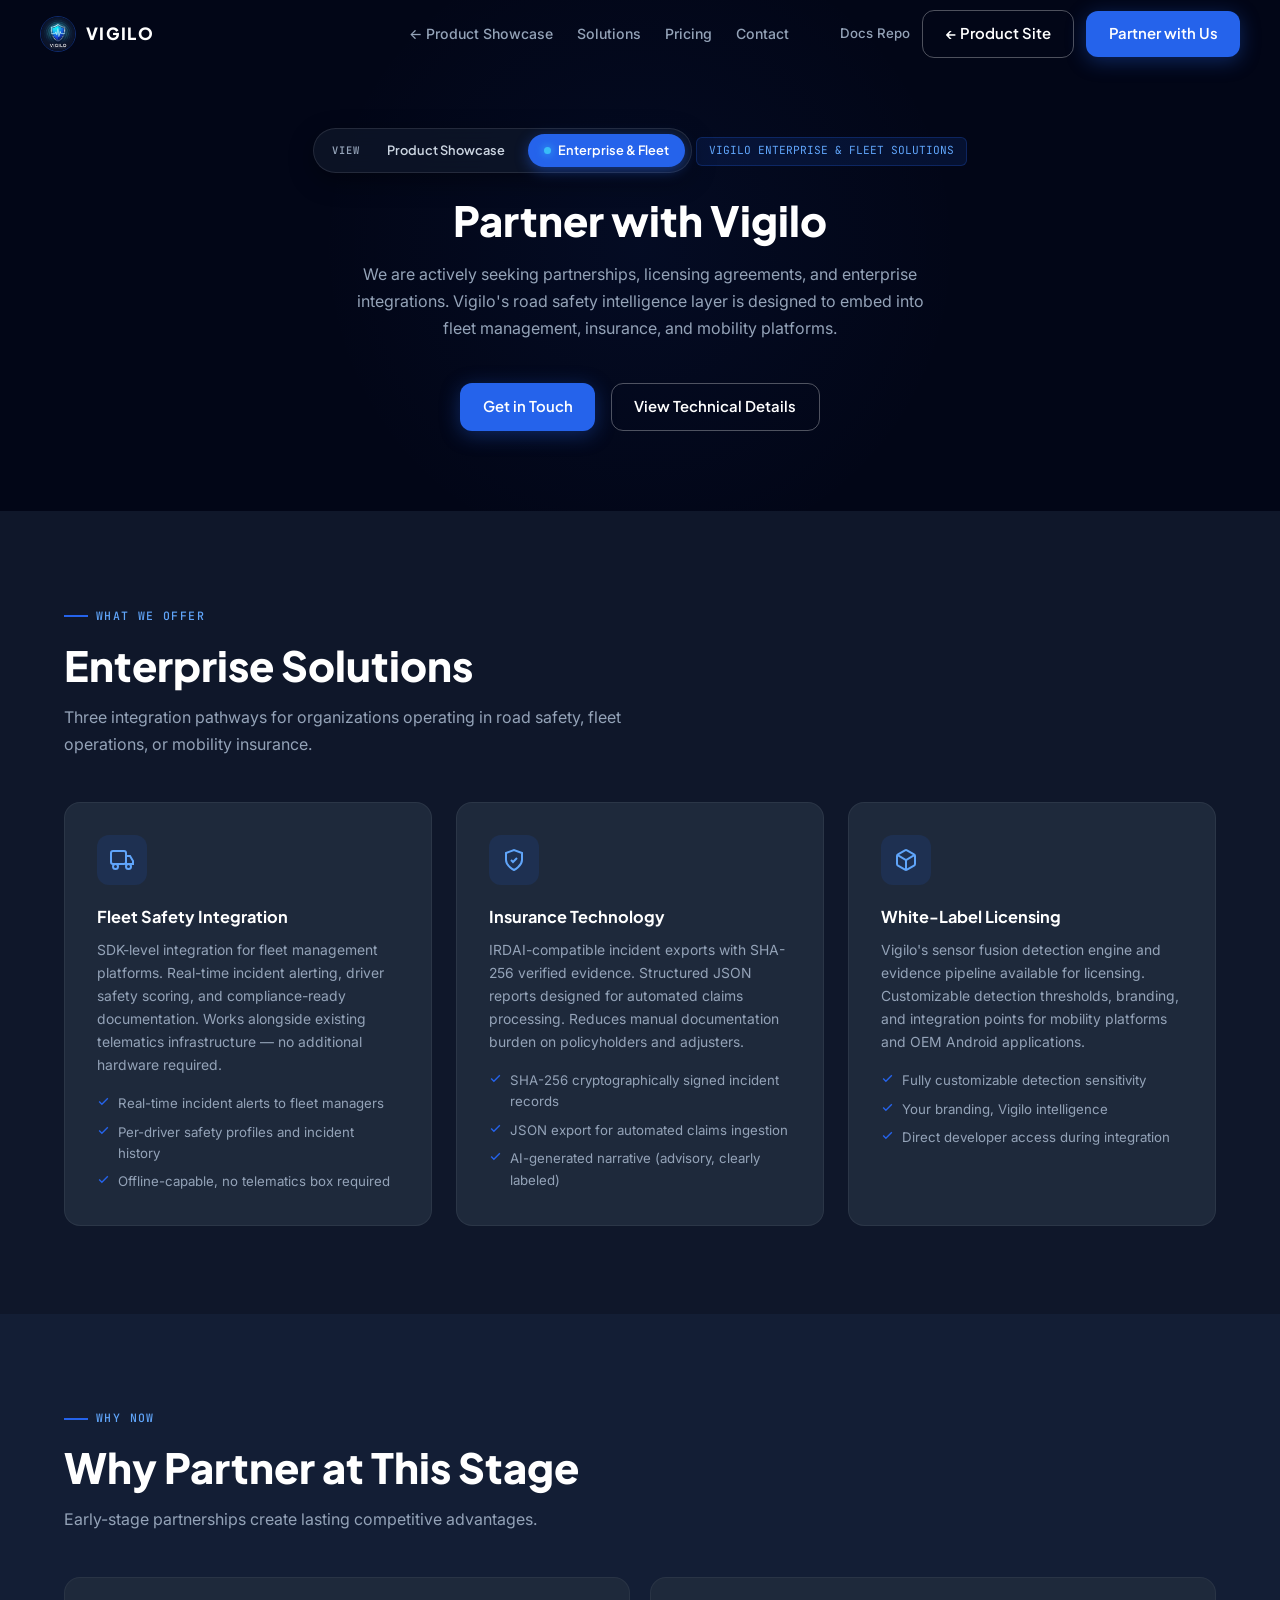
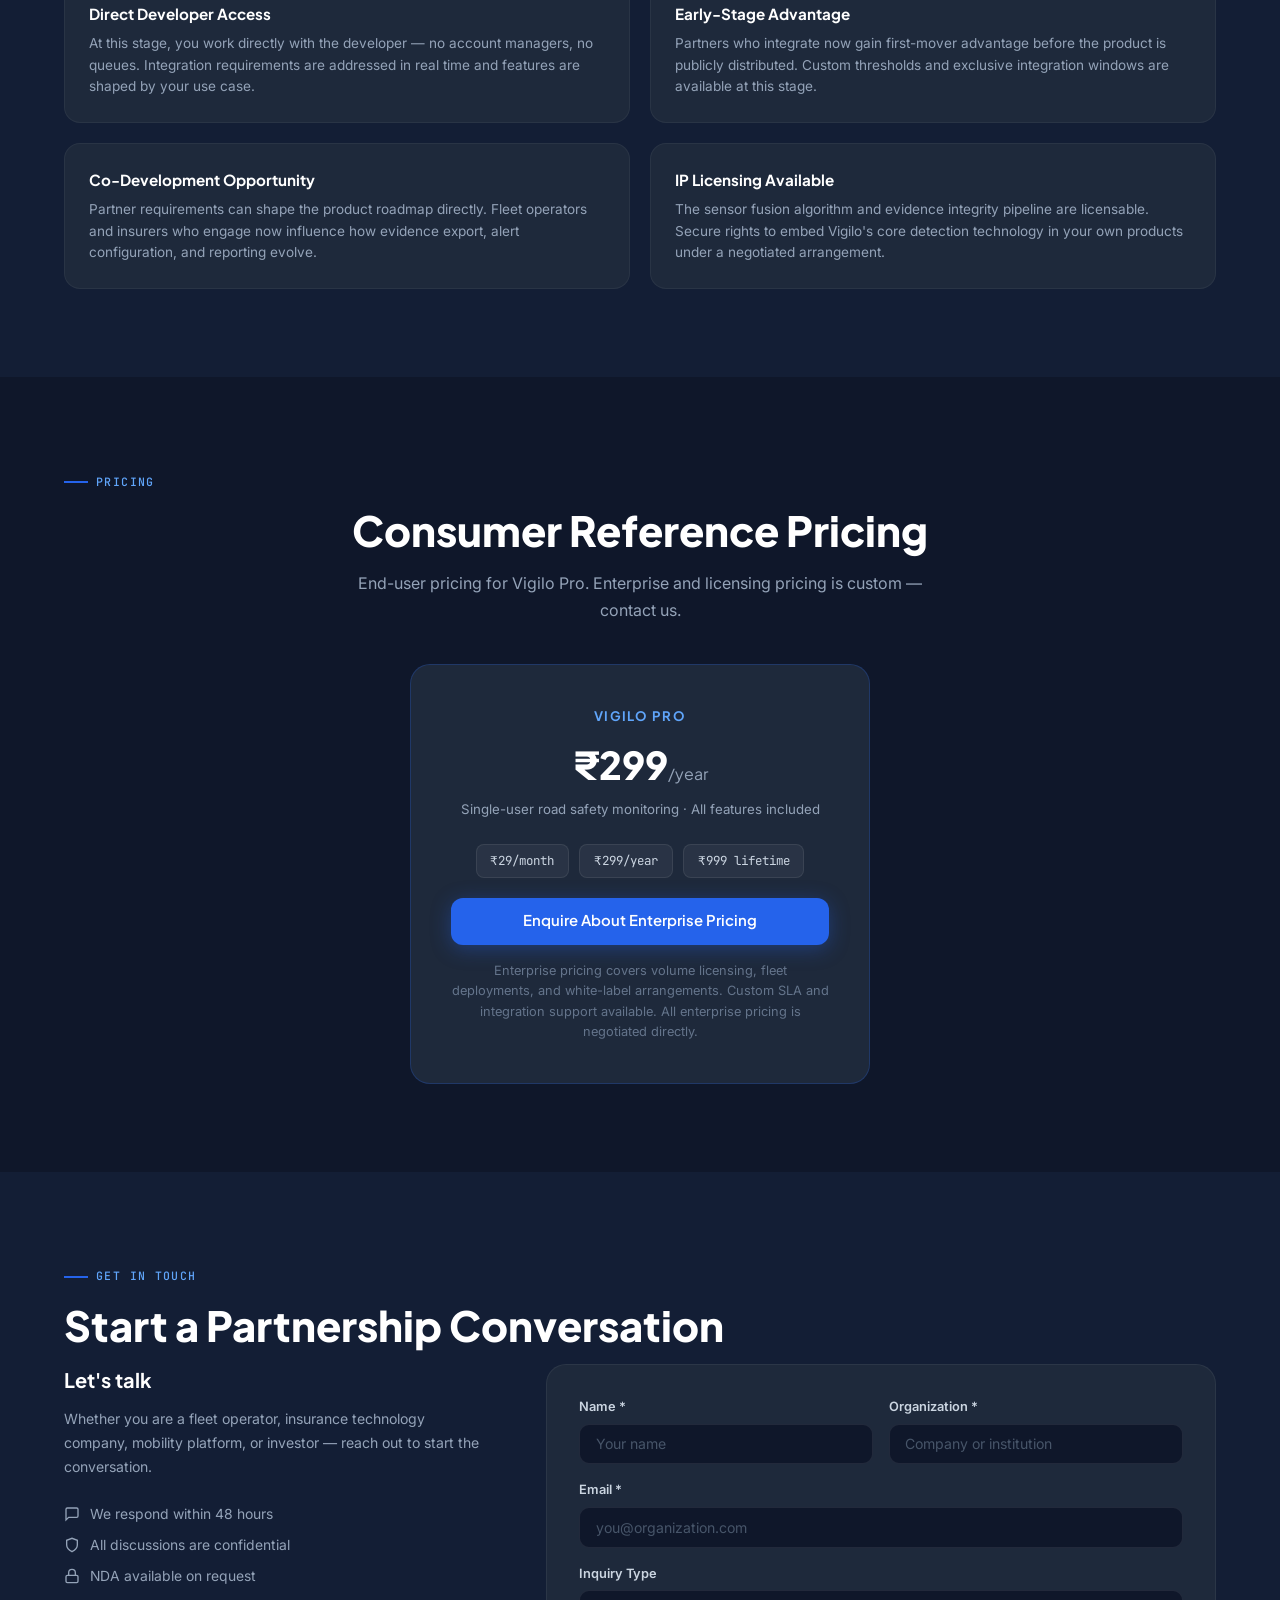
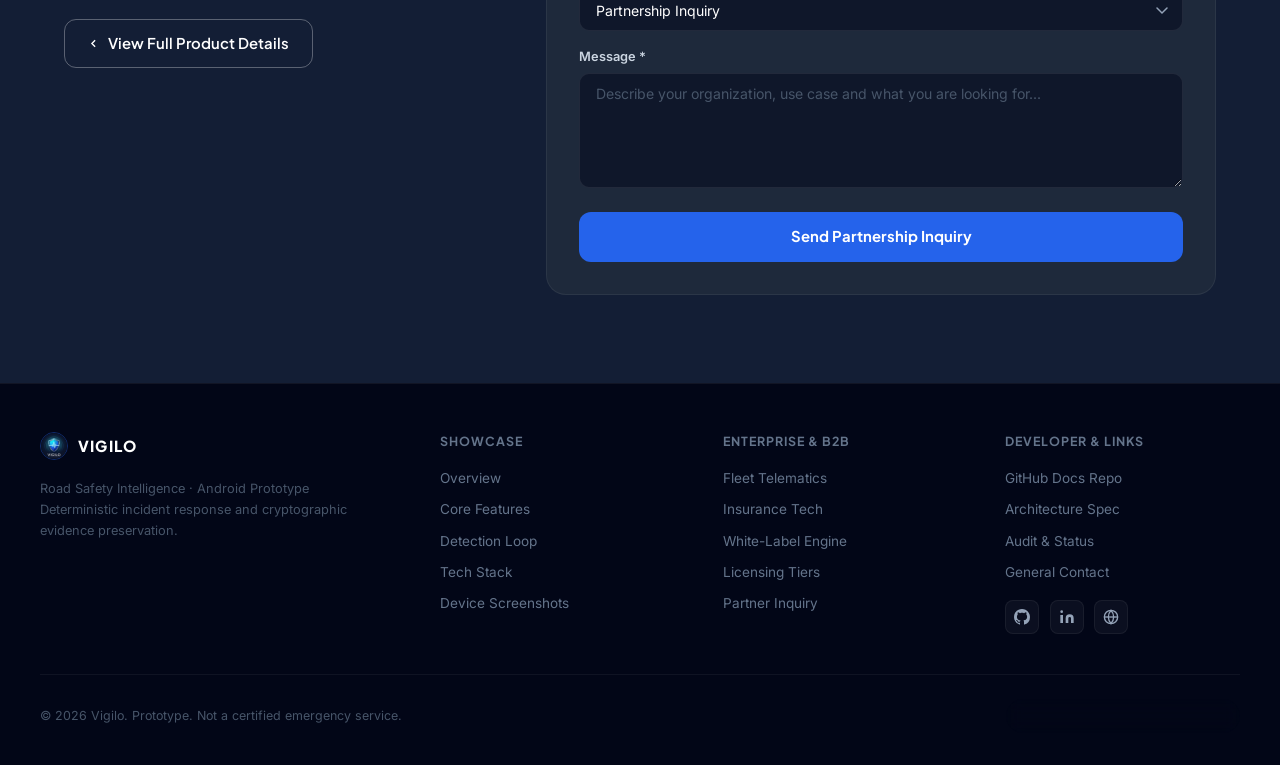
==== commit cddc8c16: "fix: robust inline dimensions and styling for footer developer badge" ====
--- a/business.html
+++ b/business.html
@@ -8,7 +8,7 @@
     <link rel="icon" type="image/jpeg" href="assets/vigilo_logo_hd.jpg">
   <link rel="shortcut icon" href="favicon.ico">
   <link rel="apple-touch-icon" href="assets/apple-touch-icon.png">
-  <link rel="stylesheet" href="style.css">
+  <link rel="stylesheet" href="style.css?v=2">
   <link rel="preconnect" href="https://fonts.googleapis.com">
   <link rel="preconnect" href="https://fonts.gstatic.com" crossorigin>
 </head>
@@ -278,13 +278,13 @@
       </div>
     </div>
   </div>
-  <div class="footer-bottom">
+    <div class="footer-bottom">
     <span>&copy; 2026 Vigilo. Prototype. Not a certified emergency service.</span>
-    <span class="footer-dev-credit">
+    <span class="footer-dev-credit" style="display:inline-flex;align-items:center;gap:7px;font-size:0.86rem;font-weight:500;color:#CBD5E1;background:rgba(37,99,235,0.14);border:1px solid rgba(96,165,250,0.35);padding:5px 14px;border-radius:100px;backdrop-filter:blur(8px);box-shadow:0 2px 10px rgba(0,0,0,0.25);">
       Developed by
-      <a href="https://www.linkedin.com/in/bhvya-vaish" target="_blank" rel="noopener noreferrer" class="footer-dev-link" aria-label="Bhvya Vaish on LinkedIn">
+      <a href="https://www.linkedin.com/in/bhvya-vaish" target="_blank" rel="noopener noreferrer" class="footer-dev-link" style="color:#60A5FA;font-weight:700;text-decoration:none;display:inline-flex;align-items:center;gap:5px;letter-spacing:0.01em;" aria-label="Bhvya Vaish on LinkedIn">
         Bhvya Vaish
-        <svg class="footer-dev-icon" viewBox="0 0 24 24" aria-hidden="true"><path d="M19 0h-14c-2.761 0-5 2.239-5 5v14c0 2.761 2.239 5 5 5h14c2.762 0 5-2.239 5-5v-14c0-2.761-2.238-5-5-5zm-11 19h-3v-11h3v11zm-1.5-12.268c-.966 0-1.75-.79-1.75-1.764s.784-1.764 1.75-1.764 1.75.79 1.75 1.764-.783 1.764-1.75 1.764zm13.5 12.268h-3v-5.604c0-3.368-4-3.113-4 0v5.604h-3v-11h3v1.765c1.396-2.586 7-2.777 7 2.476v6.759z"/></svg>
+        <svg class="footer-dev-icon" width="13" height="13" viewBox="0 0 24 24" fill="currentColor" aria-hidden="true" style="width:13px;height:13px;display:inline-block;vertical-align:middle;margin-left:2px;fill:currentColor;"><path d="M19 0h-14c-2.761 0-5 2.239-5 5v14c0 2.761 2.239 5 5 5h14c2.762 0 5-2.239 5-5v-14c0-2.761-2.238-5-5-5zm-11 19h-3v-11h3v11zm-1.5-12.268c-.966 0-1.75-.79-1.75-1.764s.784-1.764 1.75-1.764 1.75.79 1.75 1.764-.783 1.764-1.75 1.764zm13.5 12.268h-3v-5.604c0-3.368-4-3.113-4 0v5.604h-3v-11h3v1.765c1.396-2.586 7-2.777 7 2.476v6.759z"/></svg>
       </a>
     </span>
   </div>
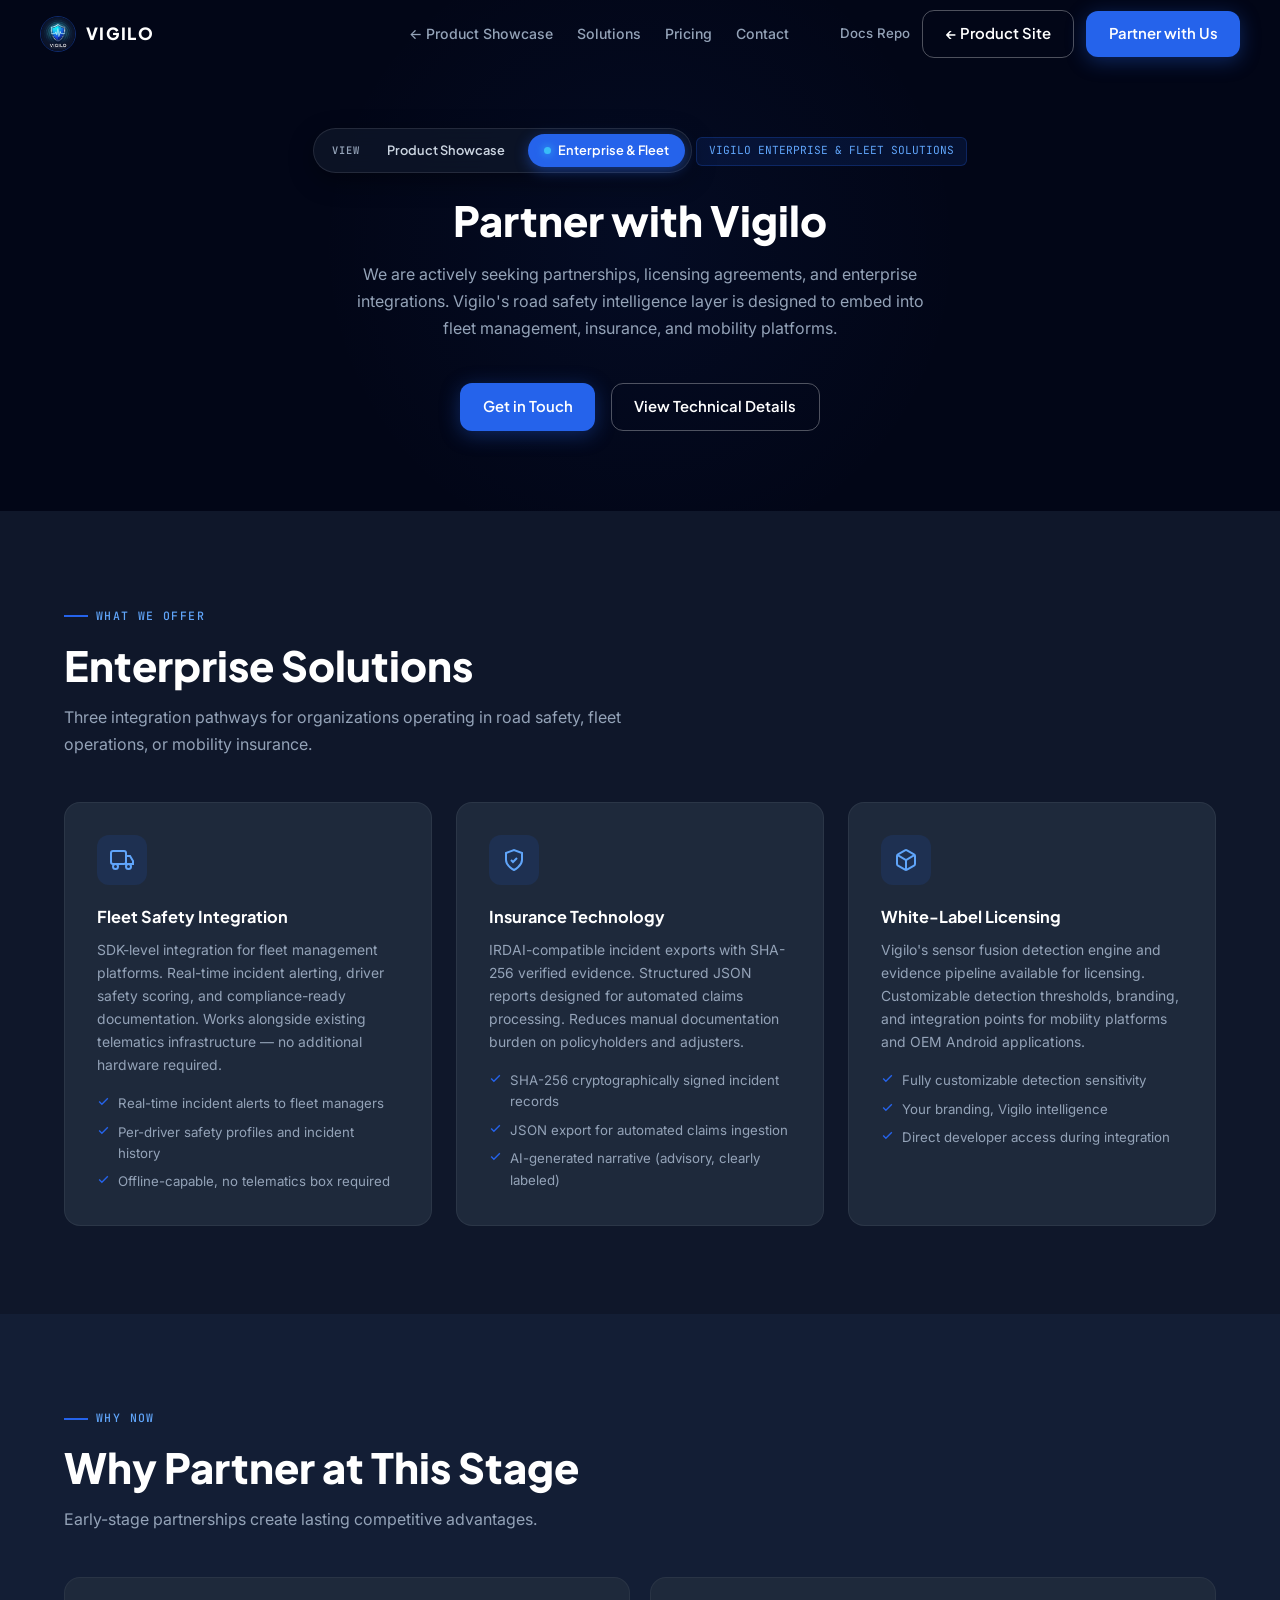
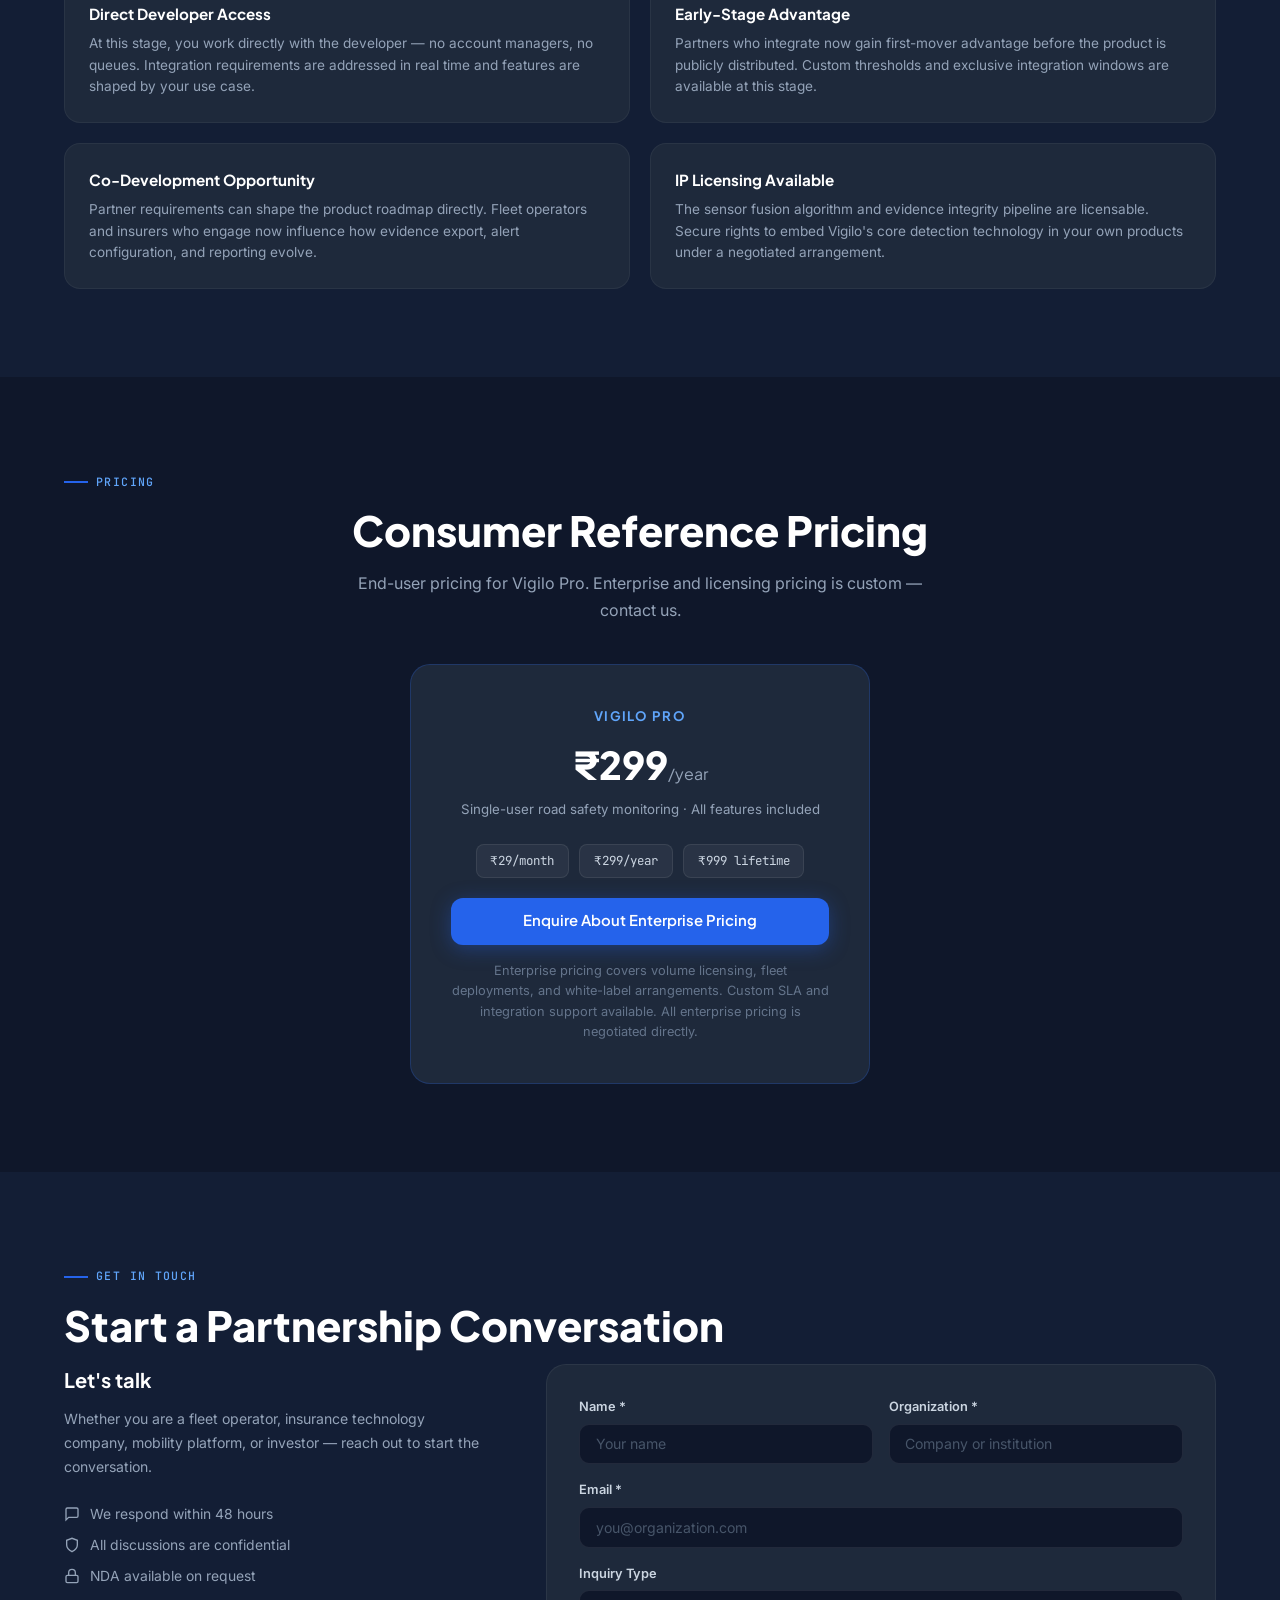
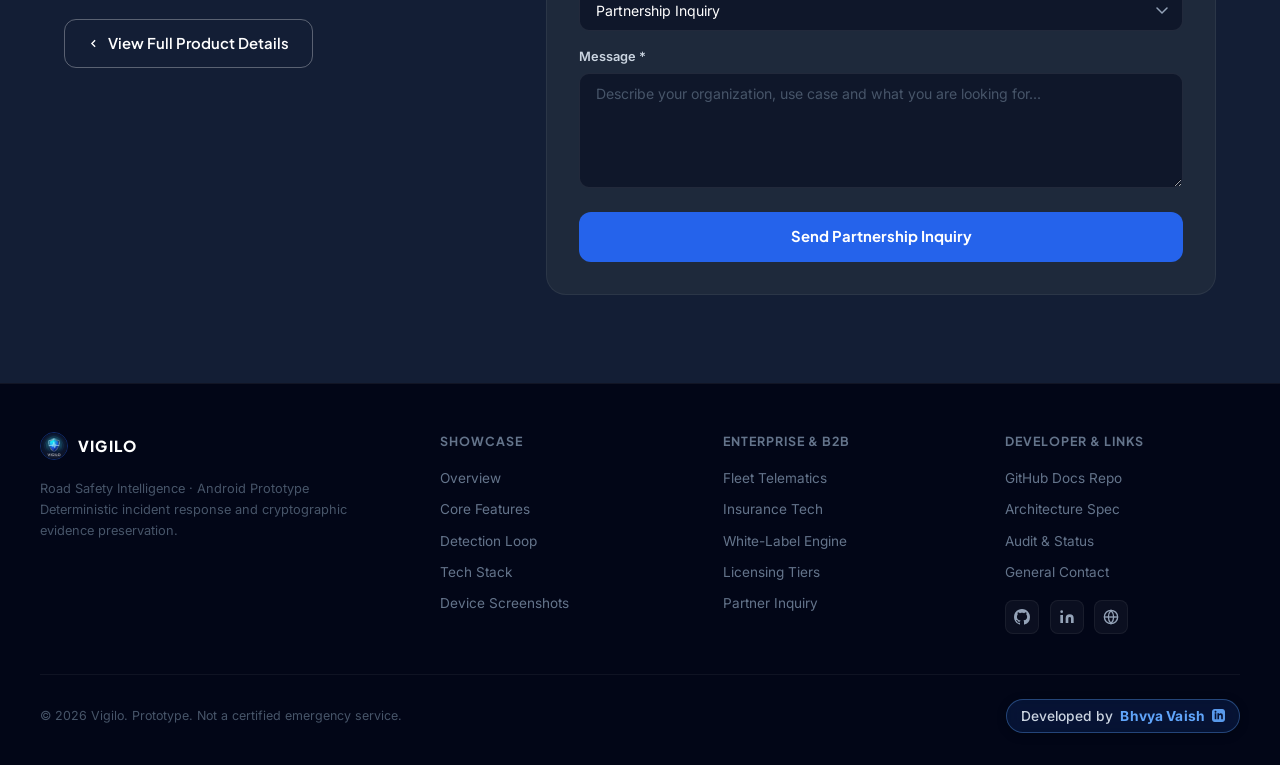
==== commit 1530265b: "feat: transparent favicon with custom emblem shape and zero square background" ====
--- a/business.html
+++ b/business.html
@@ -5,9 +5,11 @@
   <meta name="viewport" content="width=device-width, initial-scale=1.0">
   <title>Vigilo Enterprise &amp; Partners</title>
   <meta name="description" content="Partner with Vigilo — fleet safety integration, insurance technology, and white-label licensing for road safety intelligence.">
-    <link rel="icon" type="image/jpeg" href="assets/vigilo_logo_hd.jpg">
-  <link rel="shortcut icon" href="favicon.ico">
-  <link rel="apple-touch-icon" href="assets/apple-touch-icon.png">
+    <link rel="icon" type="image/png" sizes="32x32" href="assets/favicon-32x32.png?v=3">
+  <link rel="icon" type="image/png" sizes="16x16" href="assets/favicon-16x16.png?v=3">
+  <link rel="icon" type="image/png" href="assets/vigilo_logo_cropped.png?v=3">
+  <link rel="shortcut icon" href="favicon.ico?v=3">
+  <link rel="apple-touch-icon" sizes="180x180" href="assets/apple-touch-icon.png?v=3">
   <link rel="stylesheet" href="style.css?v=2">
   <link rel="preconnect" href="https://fonts.googleapis.com">
   <link rel="preconnect" href="https://fonts.gstatic.com" crossorigin>
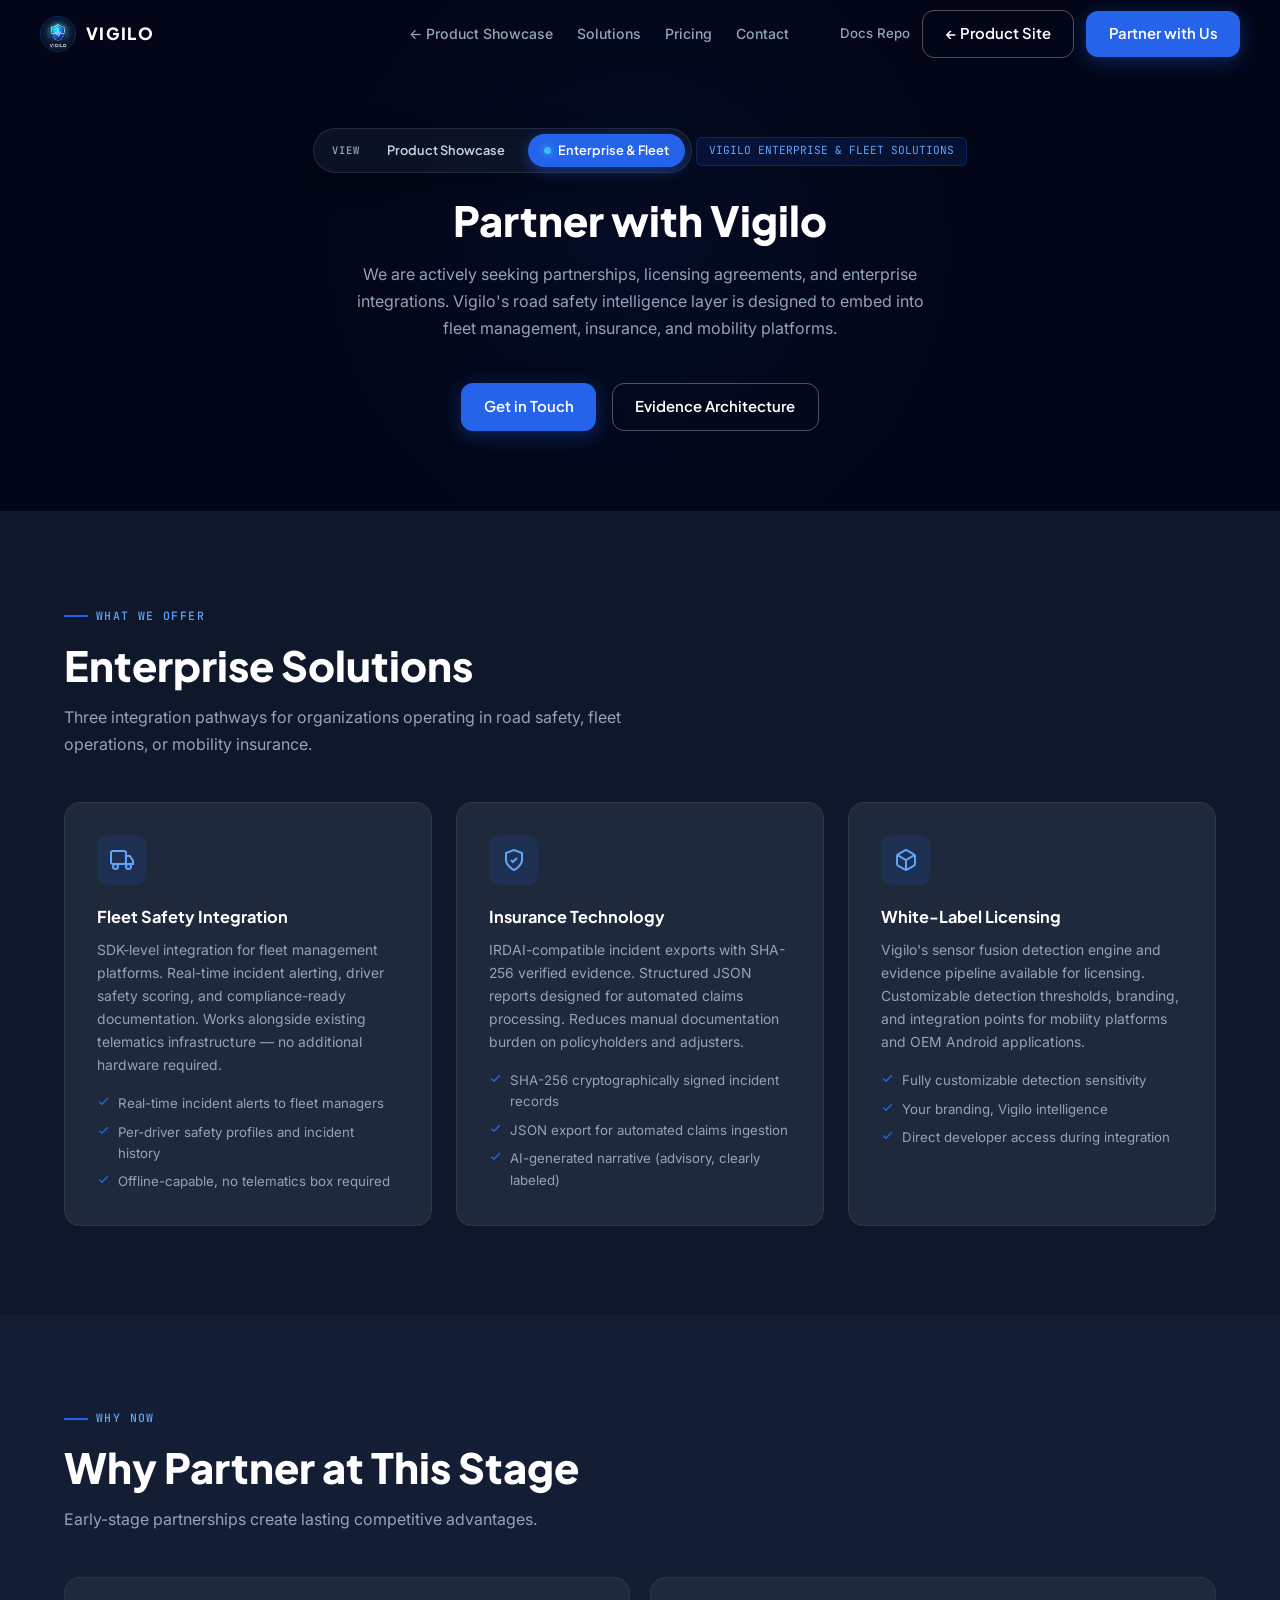
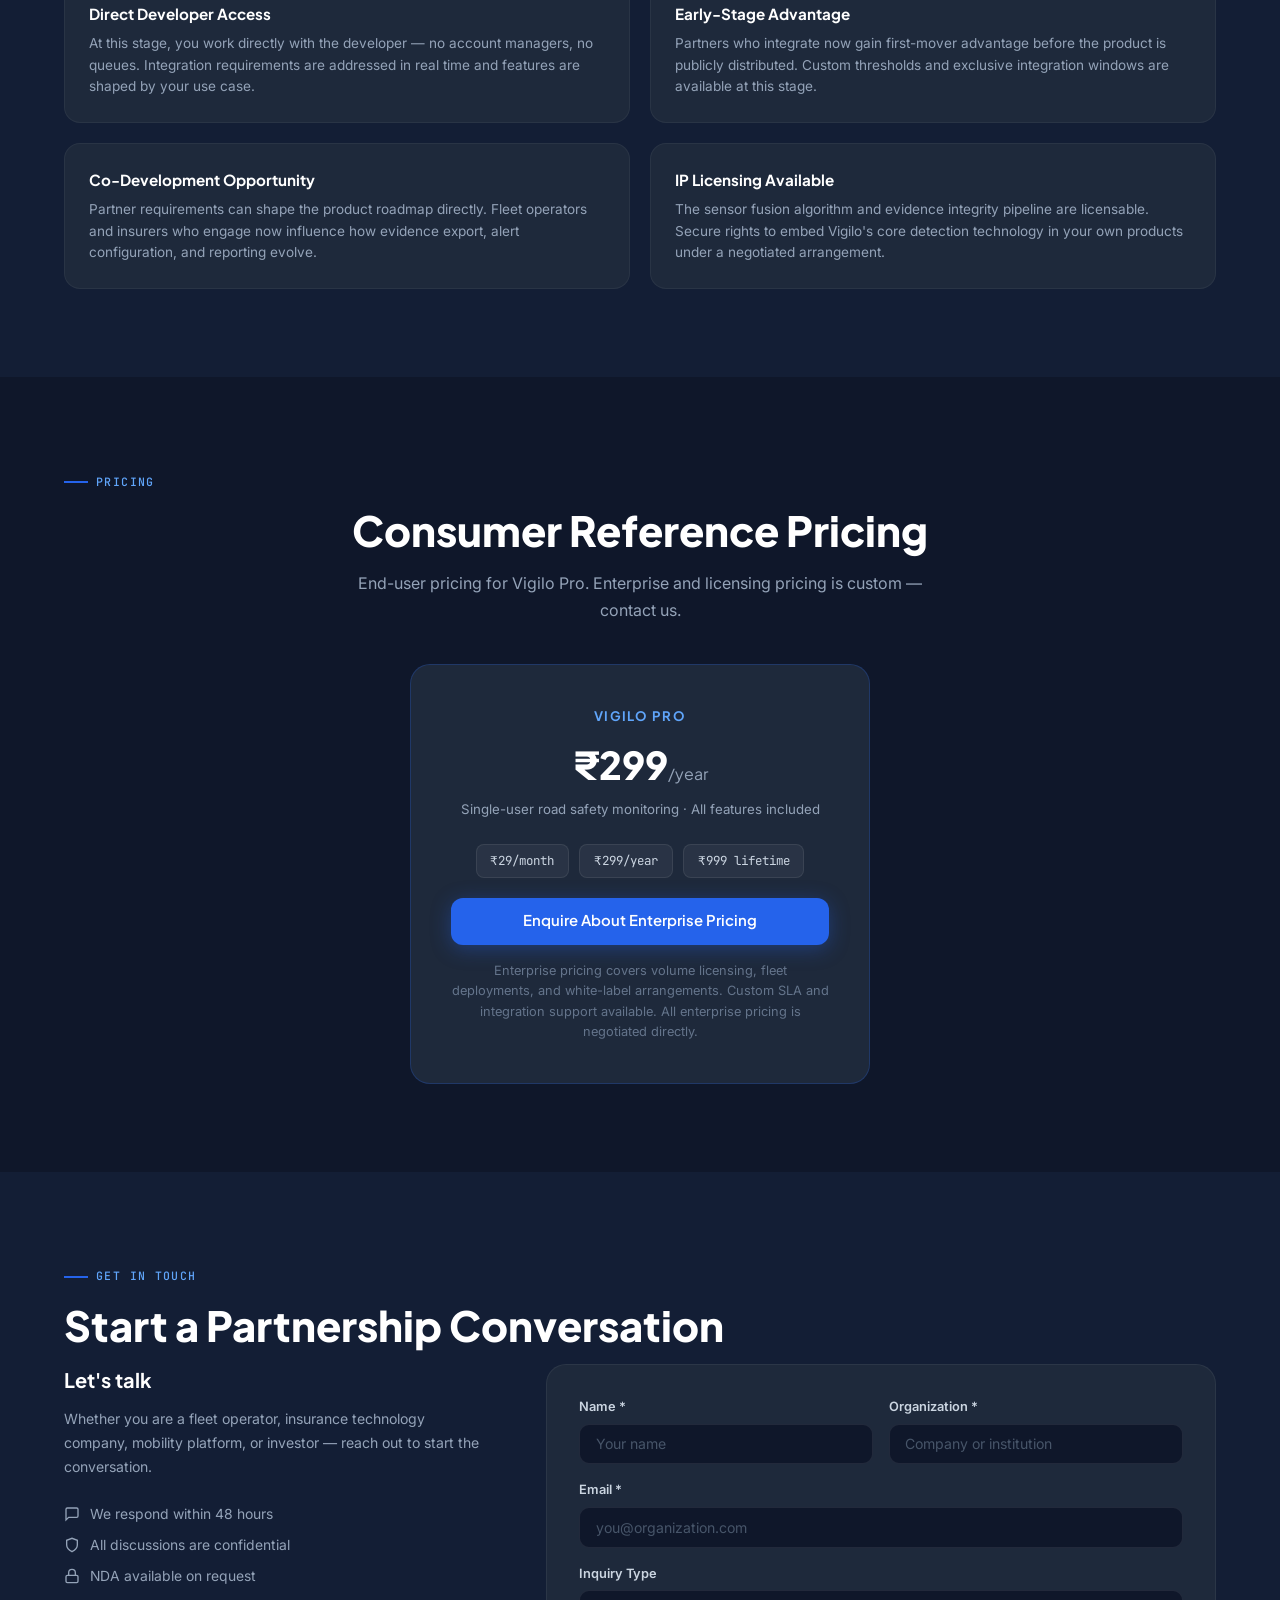
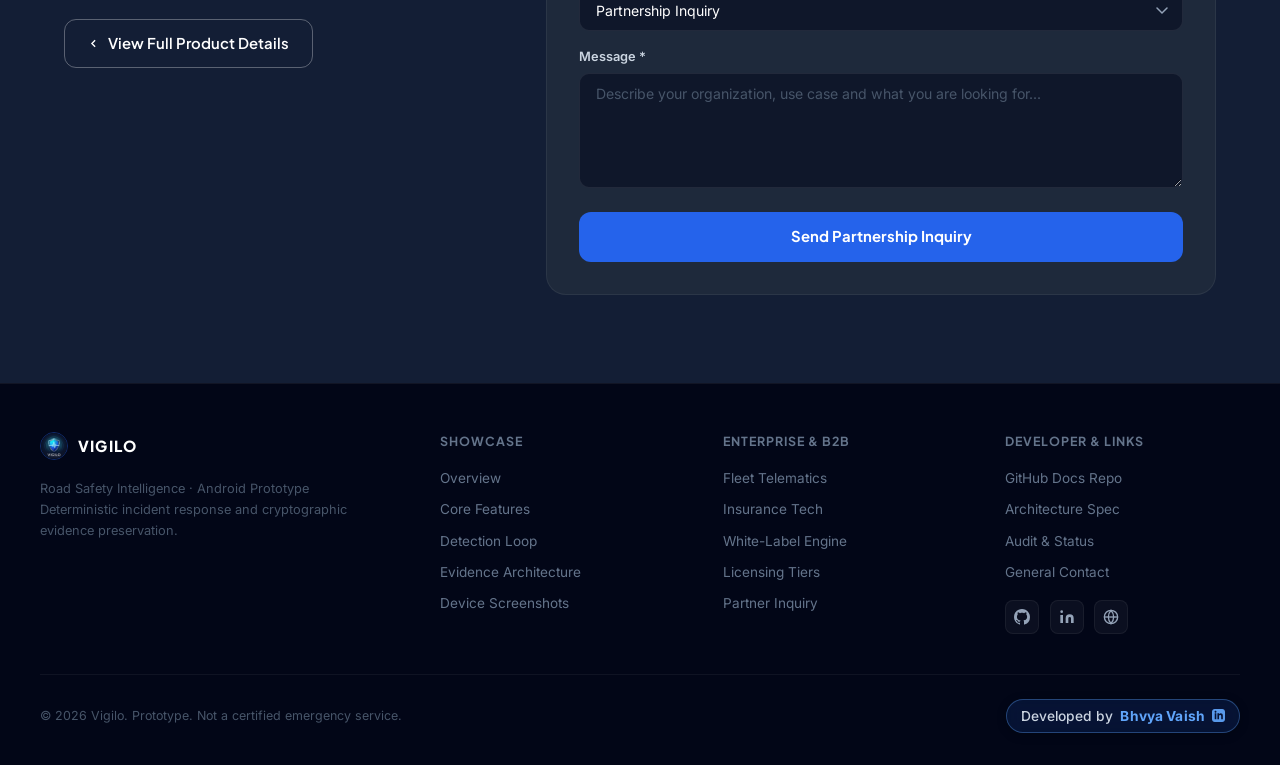
==== commit 1346a3a3: "feat: elevate evidence preservation and remove internal code implementation details" ====
--- a/business.html
+++ b/business.html
@@ -66,7 +66,7 @@
     <p class="section-sub" style="max-width:580px;margin:0 auto 2.5rem;text-align:center;">We are actively seeking partnerships, licensing agreements, and enterprise integrations. Vigilo's road safety intelligence layer is designed to embed into fleet management, insurance, and mobility platforms.</p>
     <div style="display:flex;gap:1rem;justify-content:center;flex-wrap:wrap;">
       <a href="#biz-contact" class="btn btn-primary">Get in Touch</a>
-      <a href="index.html#technology" class="btn btn-outline">View Technical Details</a>
+      <a href="index.html#technology" class="btn btn-outline">Evidence Architecture</a>
     </div>
   </div>
 </div>
@@ -251,7 +251,7 @@
         <a href="index.html#overview" class="footer-link">Overview</a>
         <a href="index.html#features" class="footer-link">Core Features</a>
         <a href="index.html#how-it-works" class="footer-link">Detection Loop</a>
-        <a href="index.html#technology" class="footer-link">Tech Stack</a>
+        <a href="index.html#technology" class="footer-link">Evidence Architecture</a>
         <a href="index.html#demo" class="footer-link">Device Screenshots</a>
       </div>
     </div>
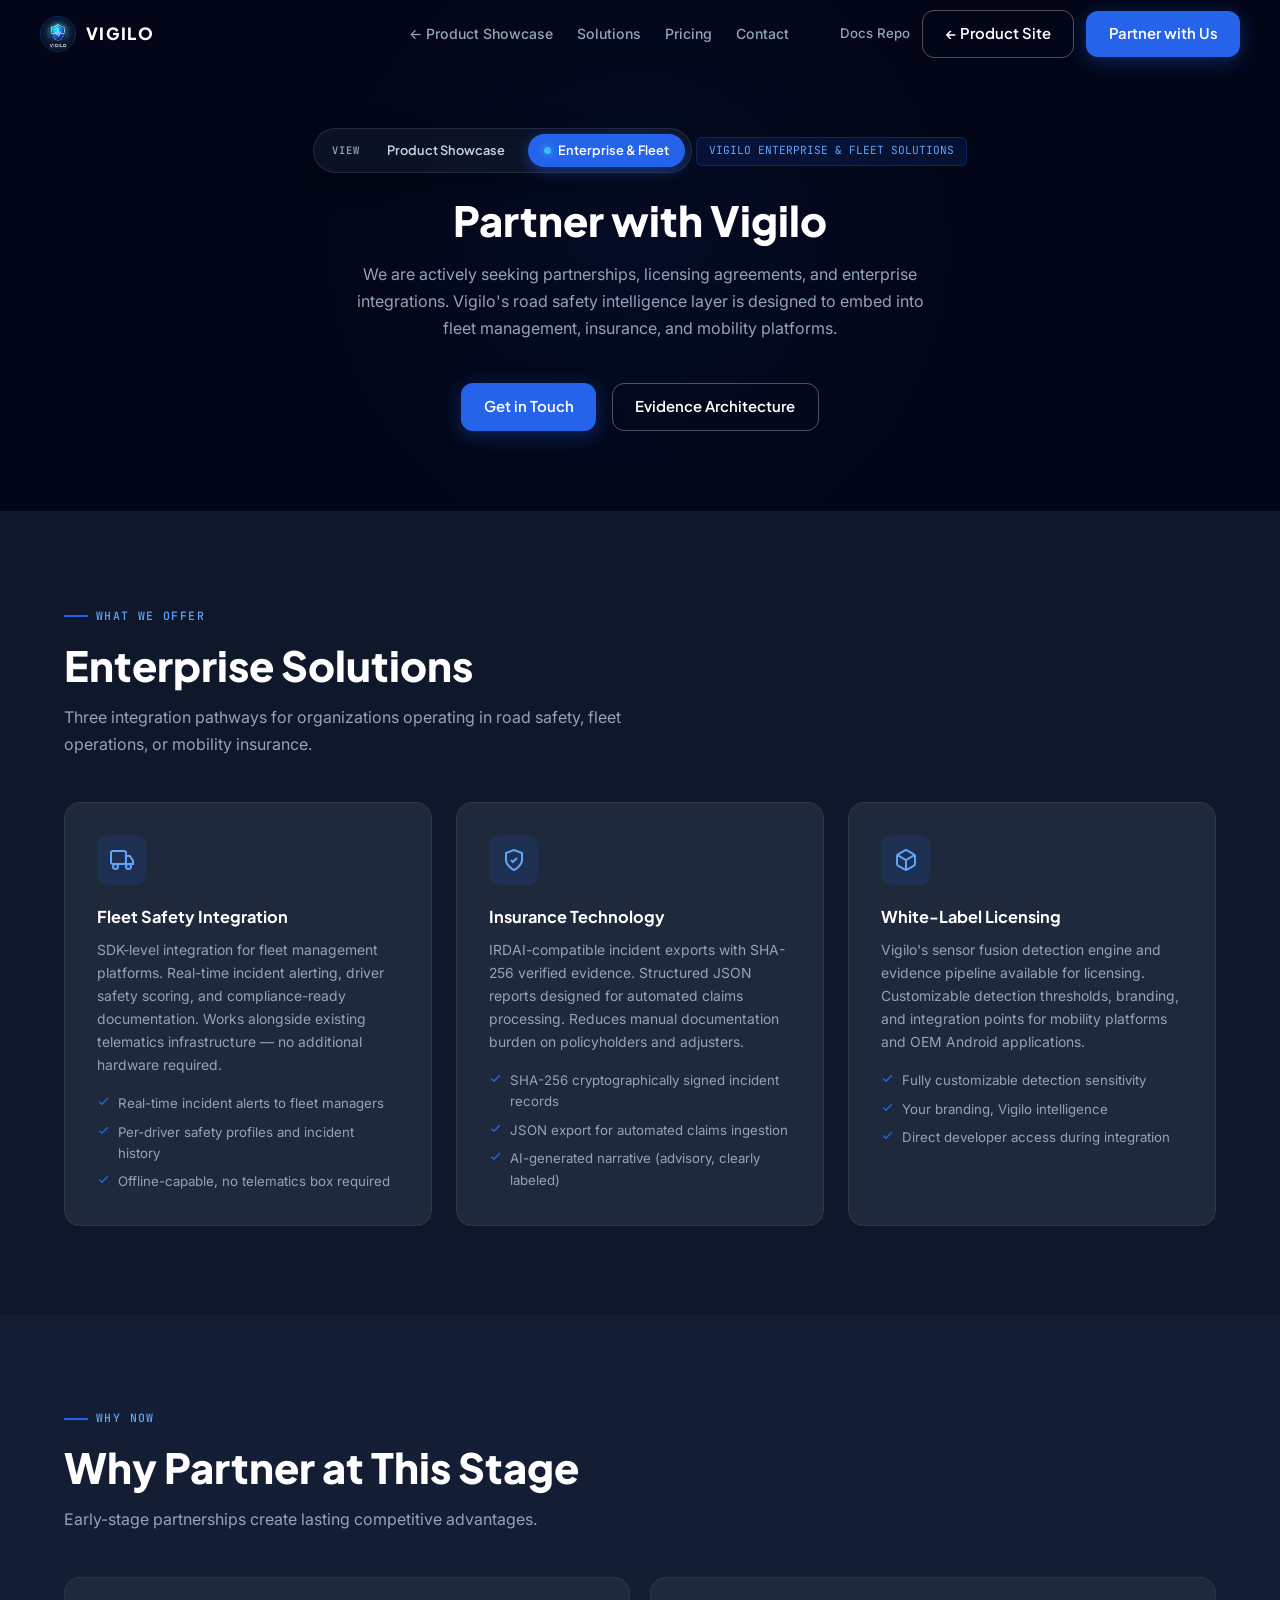
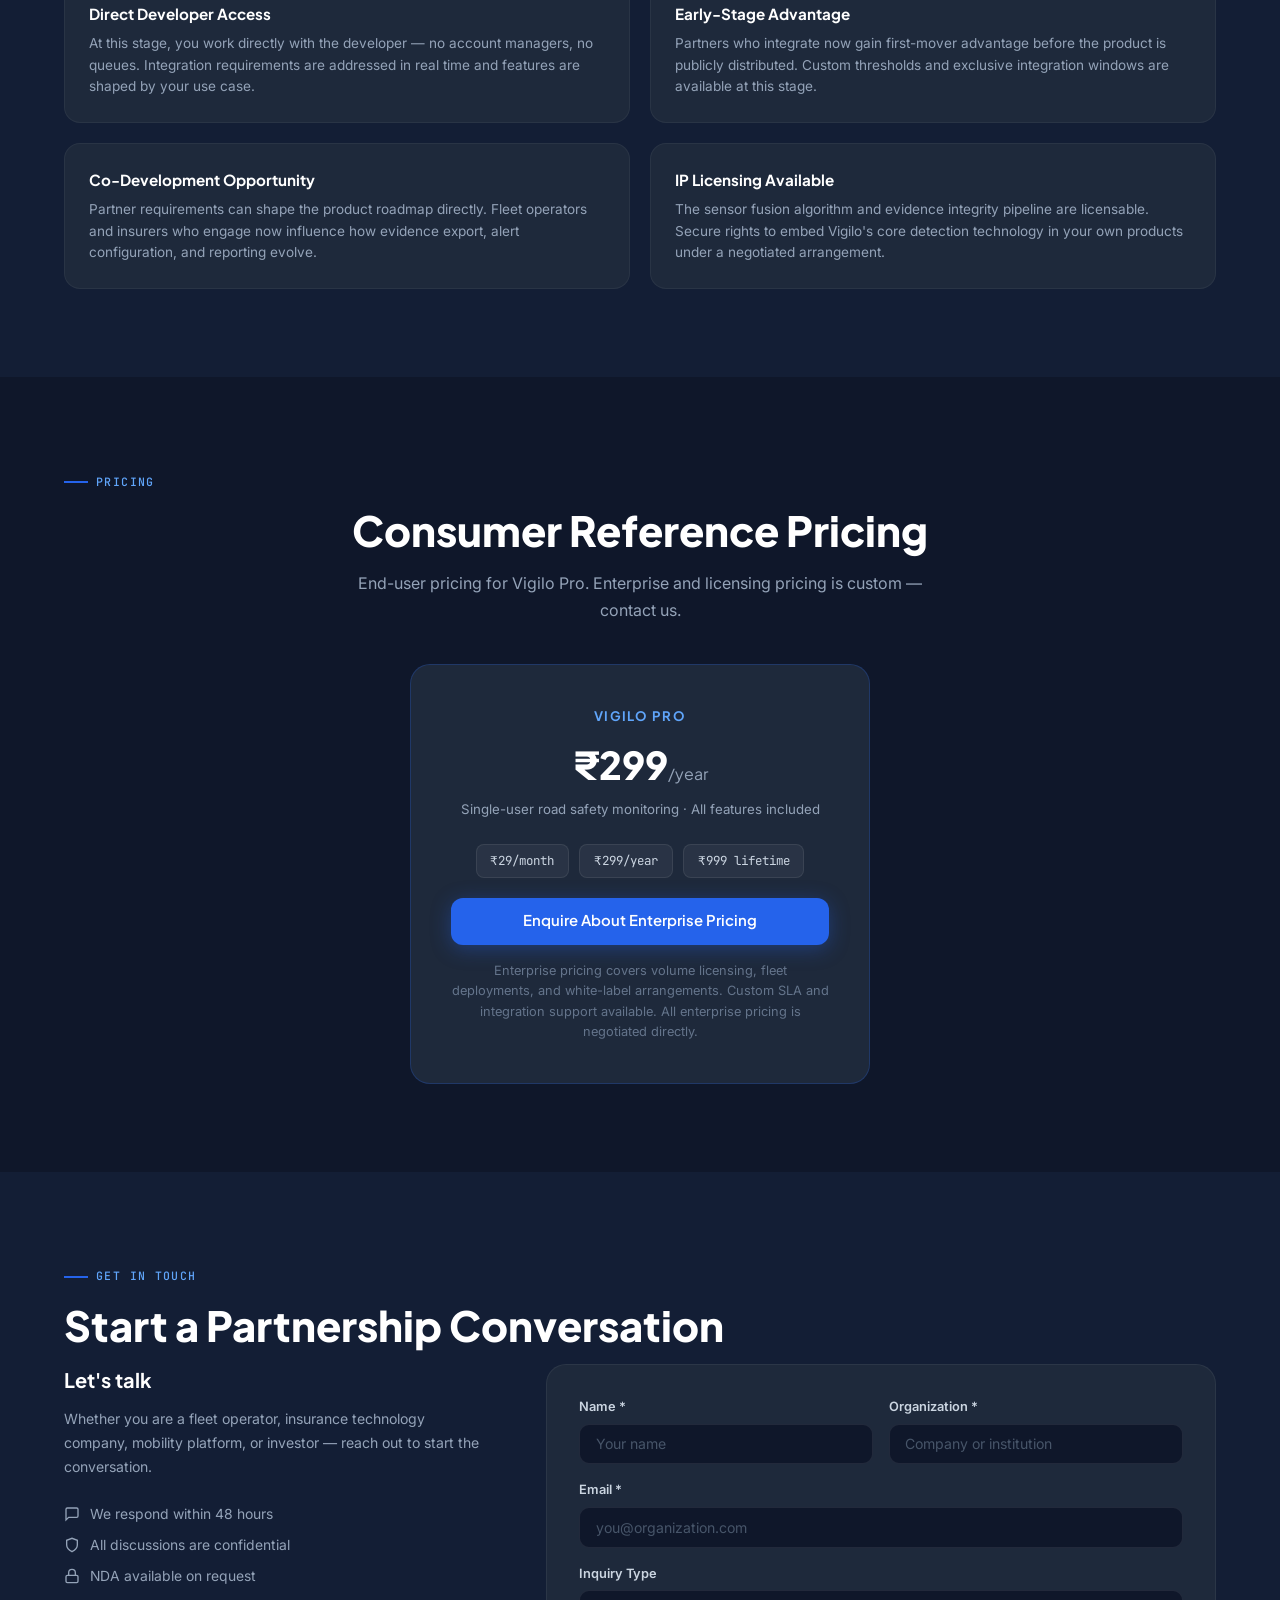
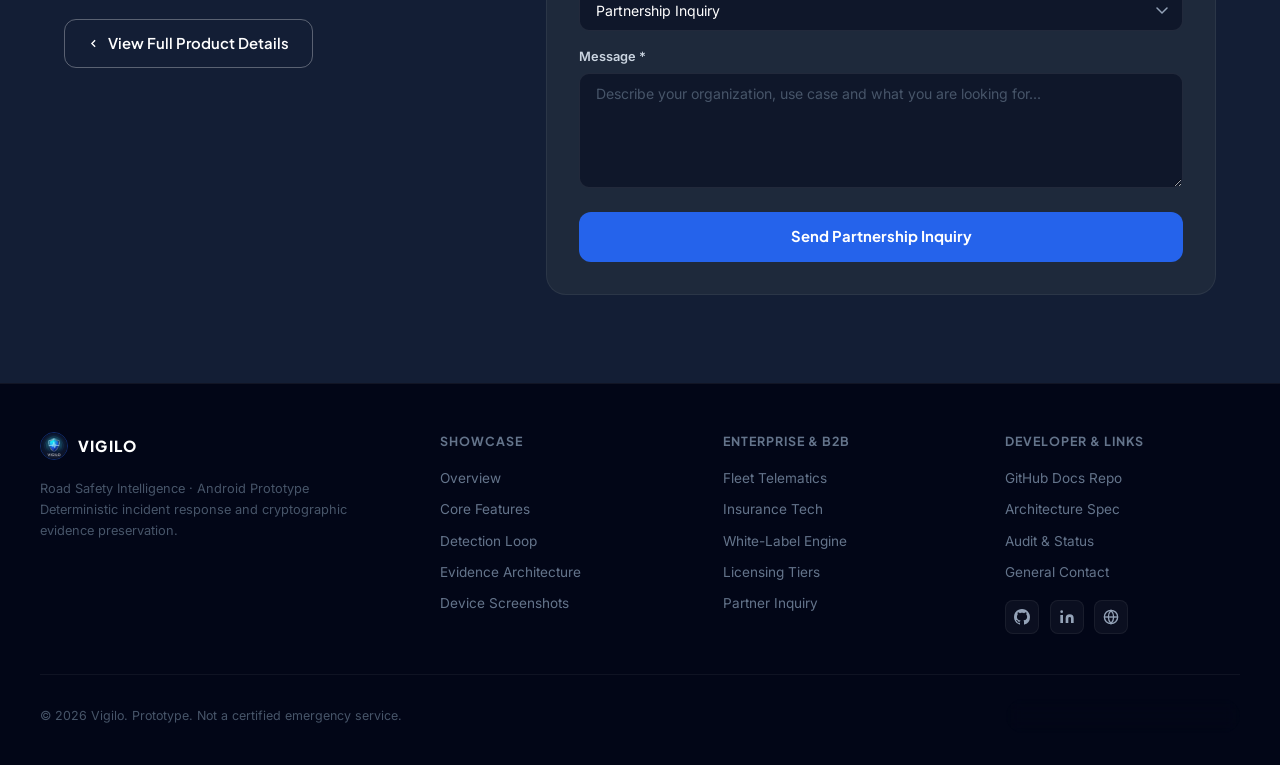
==== commit d9118a33: "fix(title): clean page titles to 'Vigilo — Intelligent Road Incident Response & Evidence Preservatio" ====
--- a/business.html
+++ b/business.html
@@ -3,16 +3,107 @@
 <head>
   <meta charset="UTF-8">
   <meta name="viewport" content="width=device-width, initial-scale=1.0">
-  <title>Vigilo Enterprise &amp; Partners</title>
-  <meta name="description" content="Partner with Vigilo — fleet safety integration, insurance technology, and white-label licensing for road safety intelligence.">
-    <link rel="icon" type="image/png" sizes="32x32" href="assets/favicon-32x32.png?v=3">
+  <title>Vigilo Enterprise &amp; Fleet Road Safety</title>
+  <meta name="description" content="Scale commercial fleet safety and accelerate insurance claim resolution with Vigilo Enterprise. Tamper-proof evidence dossiers, telematics integration, and white-label safety engine developed by Bhvya Vaish.">
+  <meta name="keywords" content="vigilo enterprise, vigilo, Vigilo, Bhvya Vaish, bhvya vaish, vigilo b2b, vigilo fleet, fleet safety telematics, commercial vehicle safety, logistics incident response, insurance claim acceleration, motor insurance claims, tamper-proof accident report, first notice of loss, FNOL telematics, IRDAI insurance compliance, commercial fleet risk management, white-label telematics SDK, accident evidence preservation, digital collision forensics, corporate fleet safety, claims-ready dossier">
+  <meta name="author" content="Bhvya Vaish">
+  <meta name="creator" content="Bhvya Vaish">
+  <meta name="publisher" content="Vigilo">
+  <meta name="robots" content="index, follow, max-image-preview:large, max-snippet:-1, max-video-preview:-1">
+  <link rel="canonical" href="https://vigilo-showcase.vercel.app/enterprise">
+
+  <!-- Open Graph / Facebook / LinkedIn -->
+  <meta property="og:type" content="website">
+  <meta property="og:site_name" content="Vigilo">
+  <meta property="og:locale" content="en_US">
+  <meta property="og:url" content="https://vigilo-showcase.vercel.app/enterprise">
+  <meta property="og:title" content="Vigilo Enterprise &amp; Fleet Road Safety — Developed by Bhvya Vaish">
+  <meta property="og:description" content="Scale commercial fleet safety and accelerate insurance claims with Vigilo Enterprise. Tamper-proof evidence dossiers and telematics integration.">
+  <meta property="og:image" content="https://vigilo-showcase.vercel.app/assets/og-image.png">
+  <meta property="og:image:secure_url" content="https://vigilo-showcase.vercel.app/assets/og-image.png">
+  <meta property="og:image:type" content="image/png">
+  <meta property="og:image:width" content="1200">
+  <meta property="og:image:height" content="630">
+  <meta property="og:image:alt" content="Vigilo Enterprise &amp; Fleet Road Safety Intelligence">
+
+  <!-- Twitter / X -->
+  <meta name="twitter:card" content="summary_large_image">
+  <meta name="twitter:site" content="@BhvyaVaish">
+  <meta name="twitter:creator" content="@BhvyaVaish">
+  <meta name="twitter:title" content="Vigilo Enterprise &amp; Fleet Road Safety — Developed by Bhvya Vaish">
+  <meta name="twitter:description" content="Scale commercial fleet safety and accelerate insurance claims with Vigilo Enterprise. Tamper-proof evidence dossiers and telematics integration.">
+  <meta name="twitter:image" content="https://vigilo-showcase.vercel.app/assets/og-image.png">
+  <meta name="twitter:image:alt" content="Vigilo Enterprise &amp; Fleet Road Safety Intelligence">
+
+  <!-- Favicons, Touch Icons & Web App Manifest -->
+  <link rel="icon" type="image/png" sizes="32x32" href="assets/favicon-32x32.png?v=3">
   <link rel="icon" type="image/png" sizes="16x16" href="assets/favicon-16x16.png?v=3">
   <link rel="icon" type="image/png" href="assets/vigilo_logo_cropped.png?v=3">
   <link rel="shortcut icon" href="favicon.ico?v=3">
   <link rel="apple-touch-icon" sizes="180x180" href="assets/apple-touch-icon.png?v=3">
+  <link rel="manifest" href="site.webmanifest">
+  <meta name="theme-color" content="#020617">
+  <meta name="color-scheme" content="dark">
+
+  <!-- Stylesheets & Fonts -->
   <link rel="stylesheet" href="style.css?v=2">
   <link rel="preconnect" href="https://fonts.googleapis.com">
   <link rel="preconnect" href="https://fonts.gstatic.com" crossorigin>
+
+  <!-- Schema.org Structured Data (JSON-LD) -->
+  <script type="application/ld+json">
+  {
+    "@context": "https://schema.org",
+    "@graph": [
+      {
+        "@type": "WebPage",
+        "@id": "https://vigilo-showcase.vercel.app/enterprise#webpage",
+        "url": "https://vigilo-showcase.vercel.app/enterprise",
+        "name": "Vigilo Enterprise & Fleet Road Safety — Developed by Bhvya Vaish",
+        "description": "Commercial fleet telematics, tamper-proof claims dossiers, and white-label safety engine licensing by Vigilo.",
+        "keywords": "vigilo enterprise, vigilo, Vigilo, Bhvya Vaish, bhvya vaish, fleet safety telematics, commercial vehicle safety, insurance claim acceleration, tamper-proof accident report, logistics incident response, IRDAI insurance compliance",
+        "isPartOf": {
+          "@type": "WebSite",
+          "@id": "https://vigilo-showcase.vercel.app/#website",
+          "name": "Vigilo",
+          "alternateName": ["vigilo", "Vigilo Technologies", "Vigilo Enterprise"],
+          "url": "https://vigilo-showcase.vercel.app/"
+        },
+        "author": {
+          "@id": "https://vigilo-showcase.vercel.app/#author"
+        }
+      },
+      {
+        "@type": "Person",
+        "@id": "https://vigilo-showcase.vercel.app/#author",
+        "name": "Bhvya Vaish",
+        "alternateName": ["bhvya vaish", "BhvyaVaish"],
+        "jobTitle": "Lead Architect & Mobile Engineer",
+        "knowsAbout": ["Fleet Telematics", "Insurance Technology", "Cryptographic Evidence Vaults", "Road Safety Engineering", "Android Telematics SDK"],
+        "url": "https://www.linkedin.com/in/bhvya-vaish",
+        "sameAs": [
+          "https://www.linkedin.com/in/bhvya-vaish",
+          "https://github.com/BhvyaVaish",
+          "https://bhvyavaish.vercel.app/"
+        ]
+      },
+      {
+        "@type": "Organization",
+        "@id": "https://vigilo-showcase.vercel.app/#organization",
+        "name": "Vigilo",
+        "alternateName": ["vigilo", "Vigilo Enterprise", "Vigilo Technologies"],
+        "url": "https://vigilo-showcase.vercel.app/",
+        "logo": {
+          "@type": "ImageObject",
+          "url": "https://vigilo-showcase.vercel.app/assets/vigilo_logo_transparent.png"
+        },
+        "founder": {
+          "@id": "https://vigilo-showcase.vercel.app/#author"
+        }
+      }
+    ]
+  }
+  </script>
 </head>
 <body>
 
